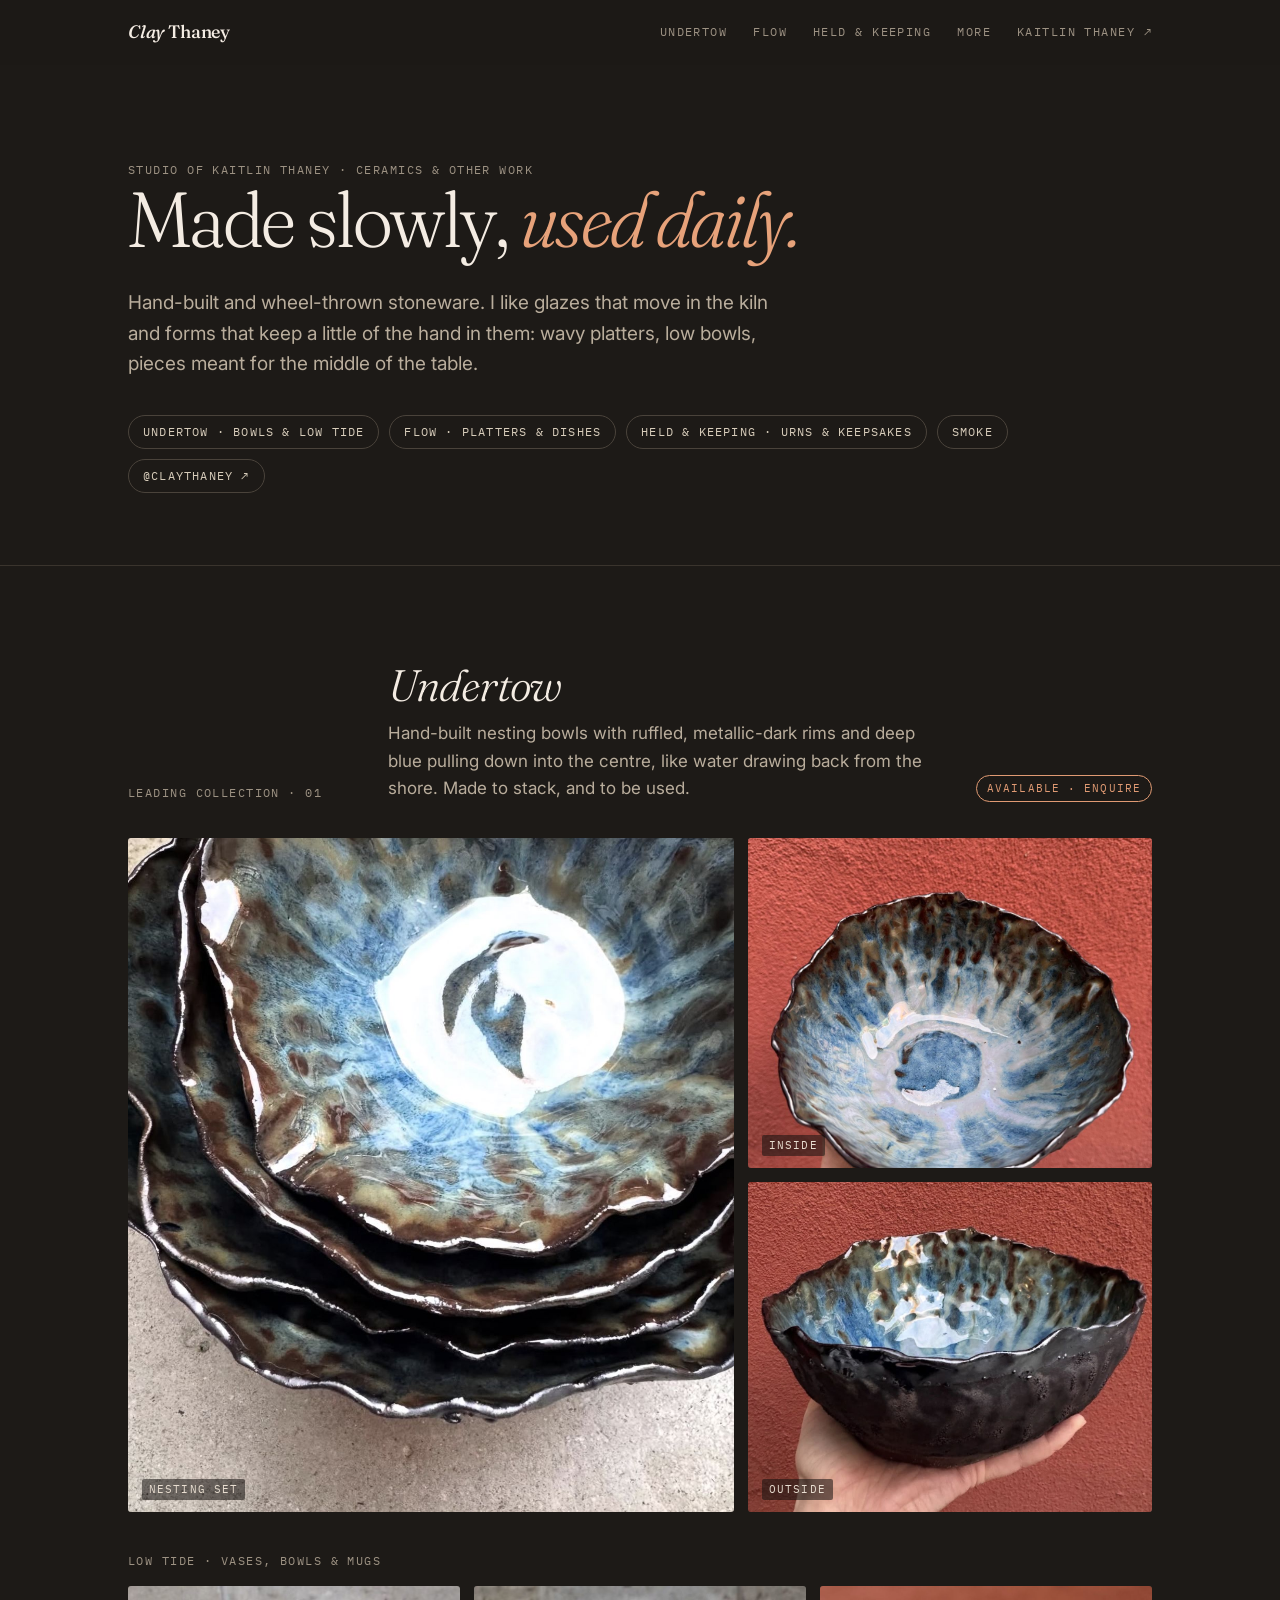
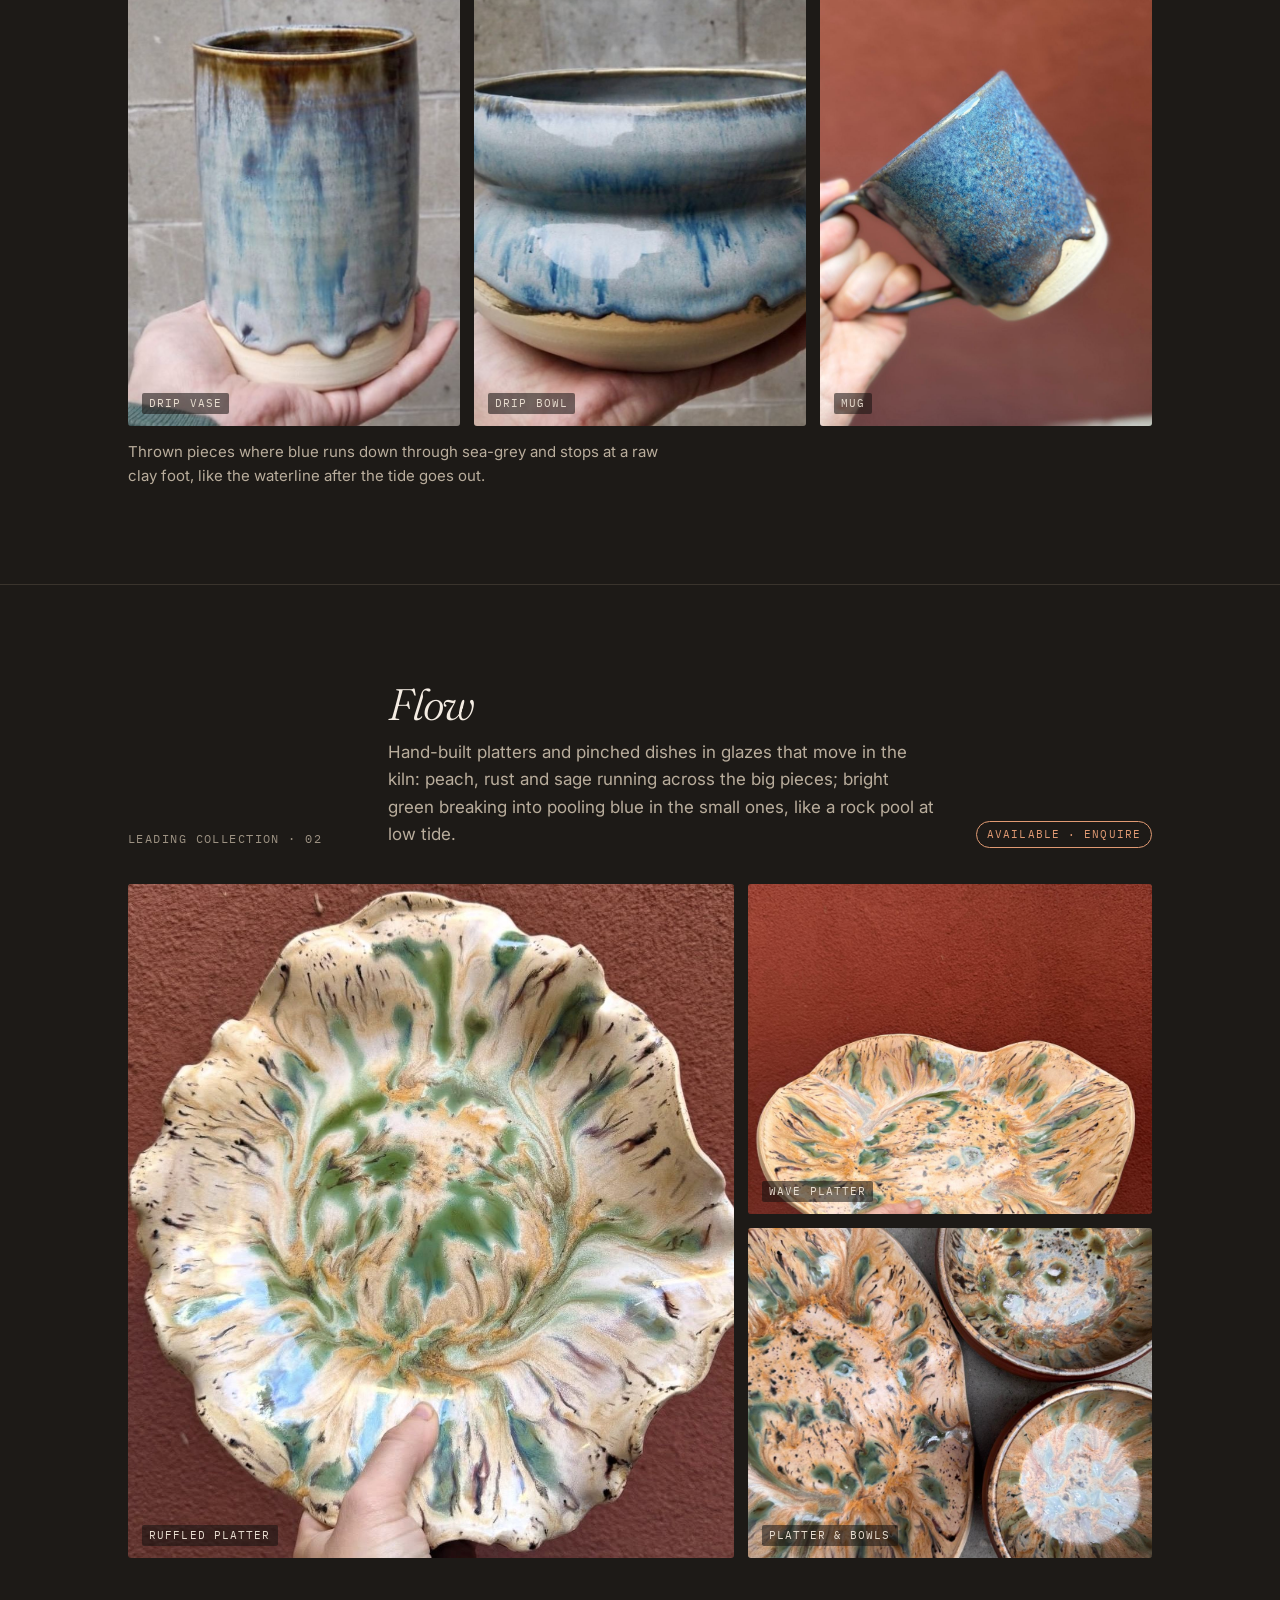
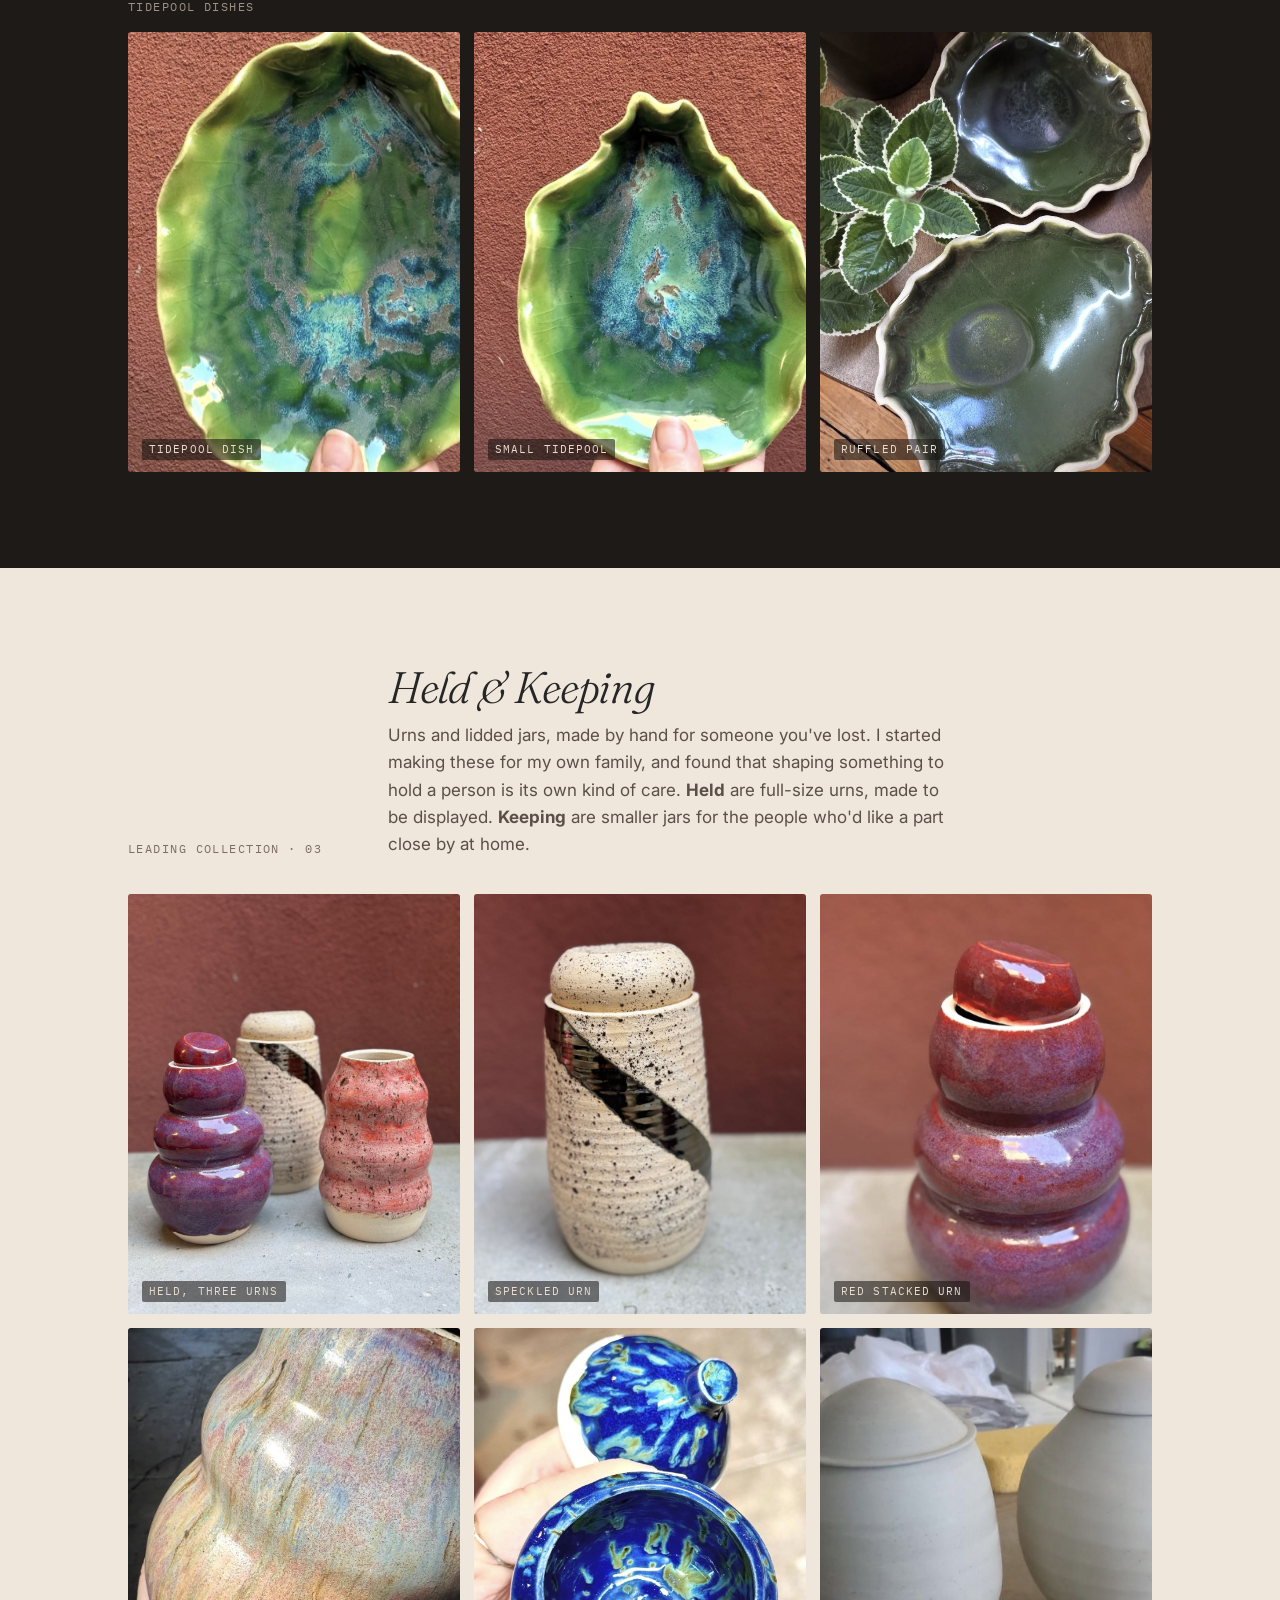
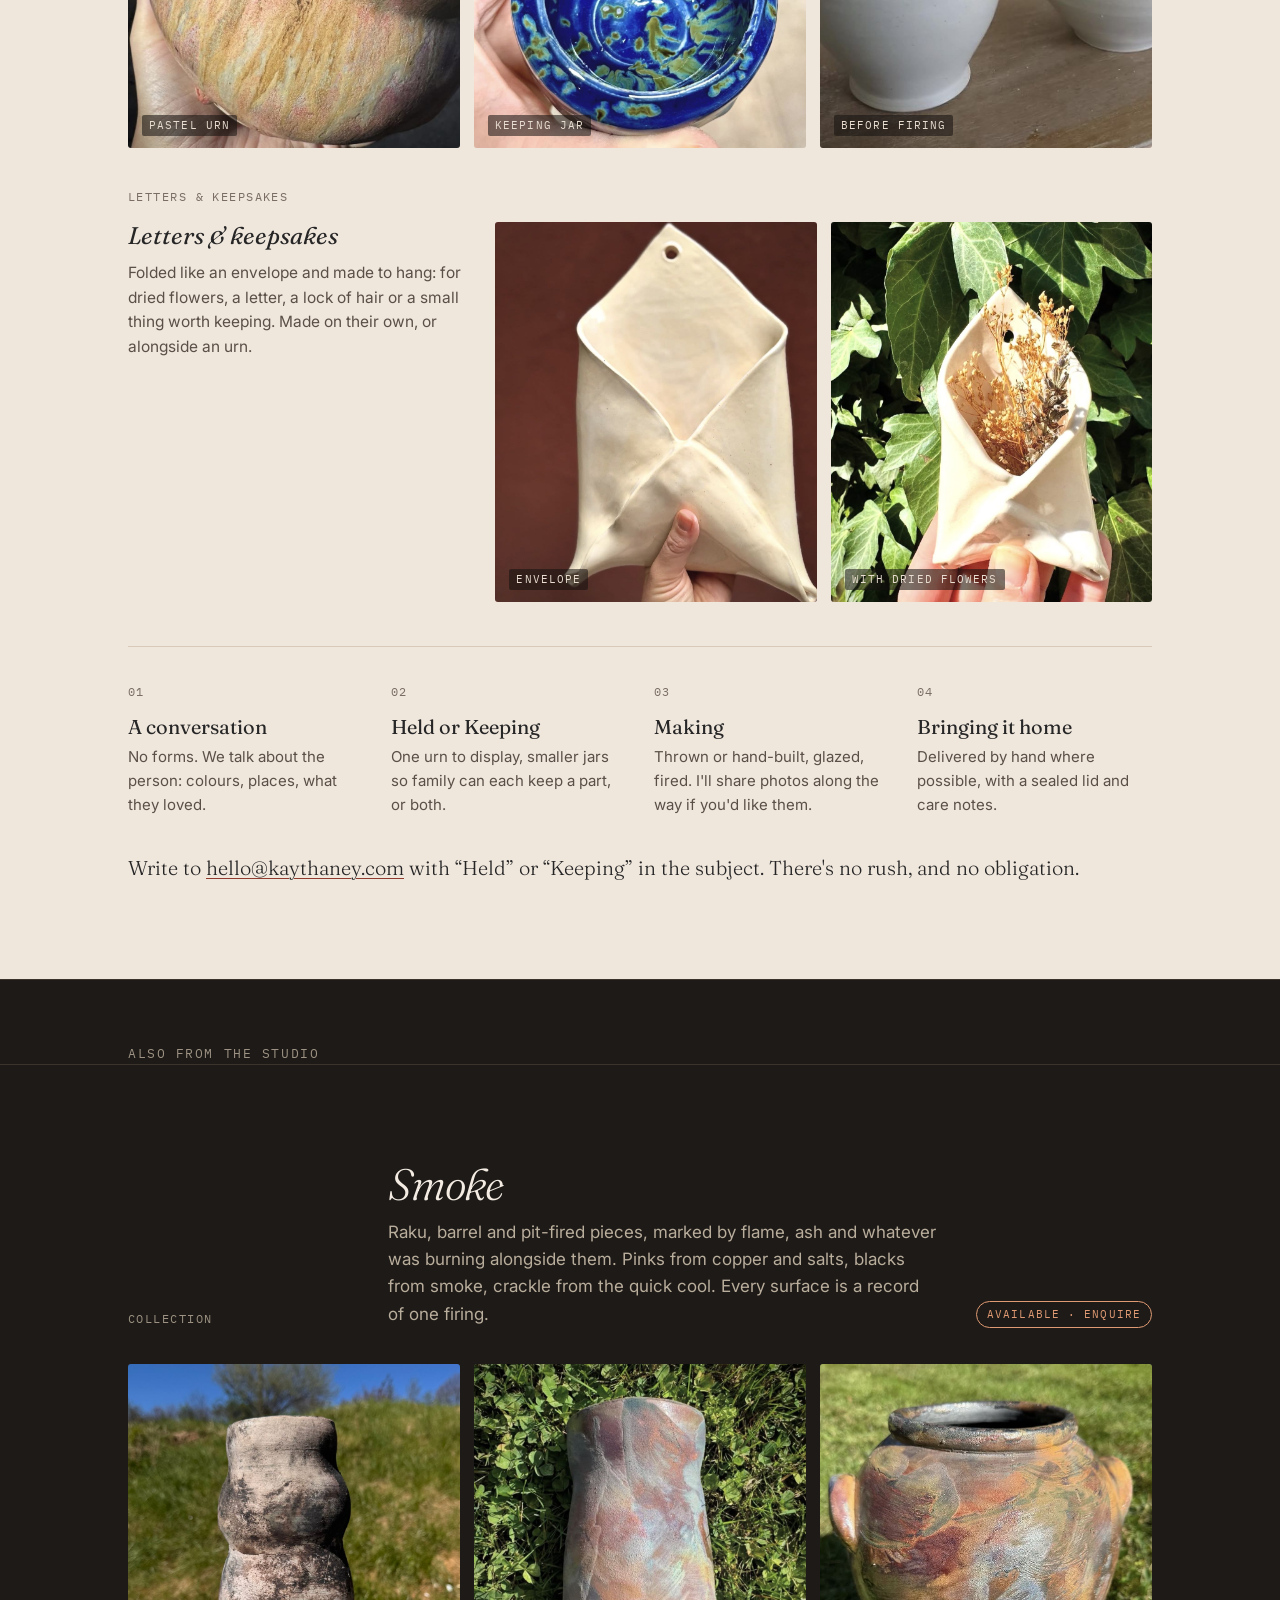
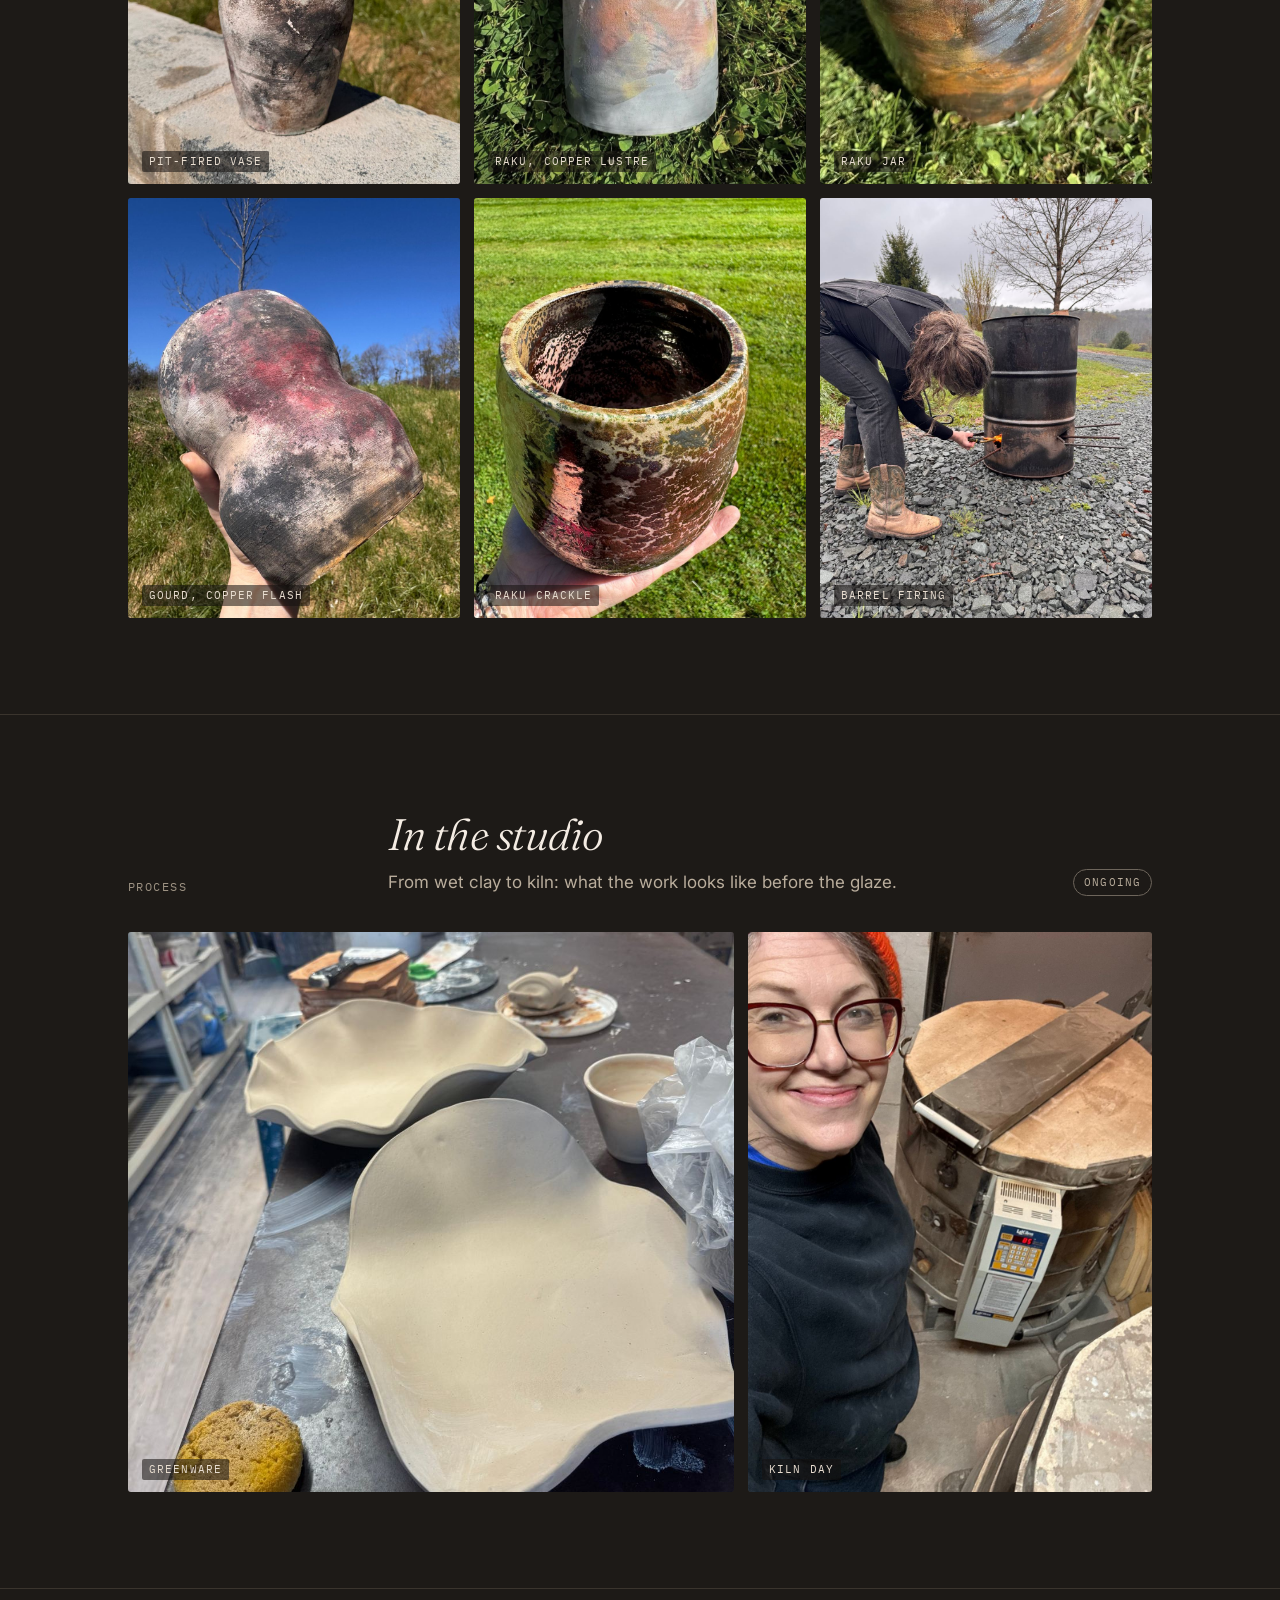
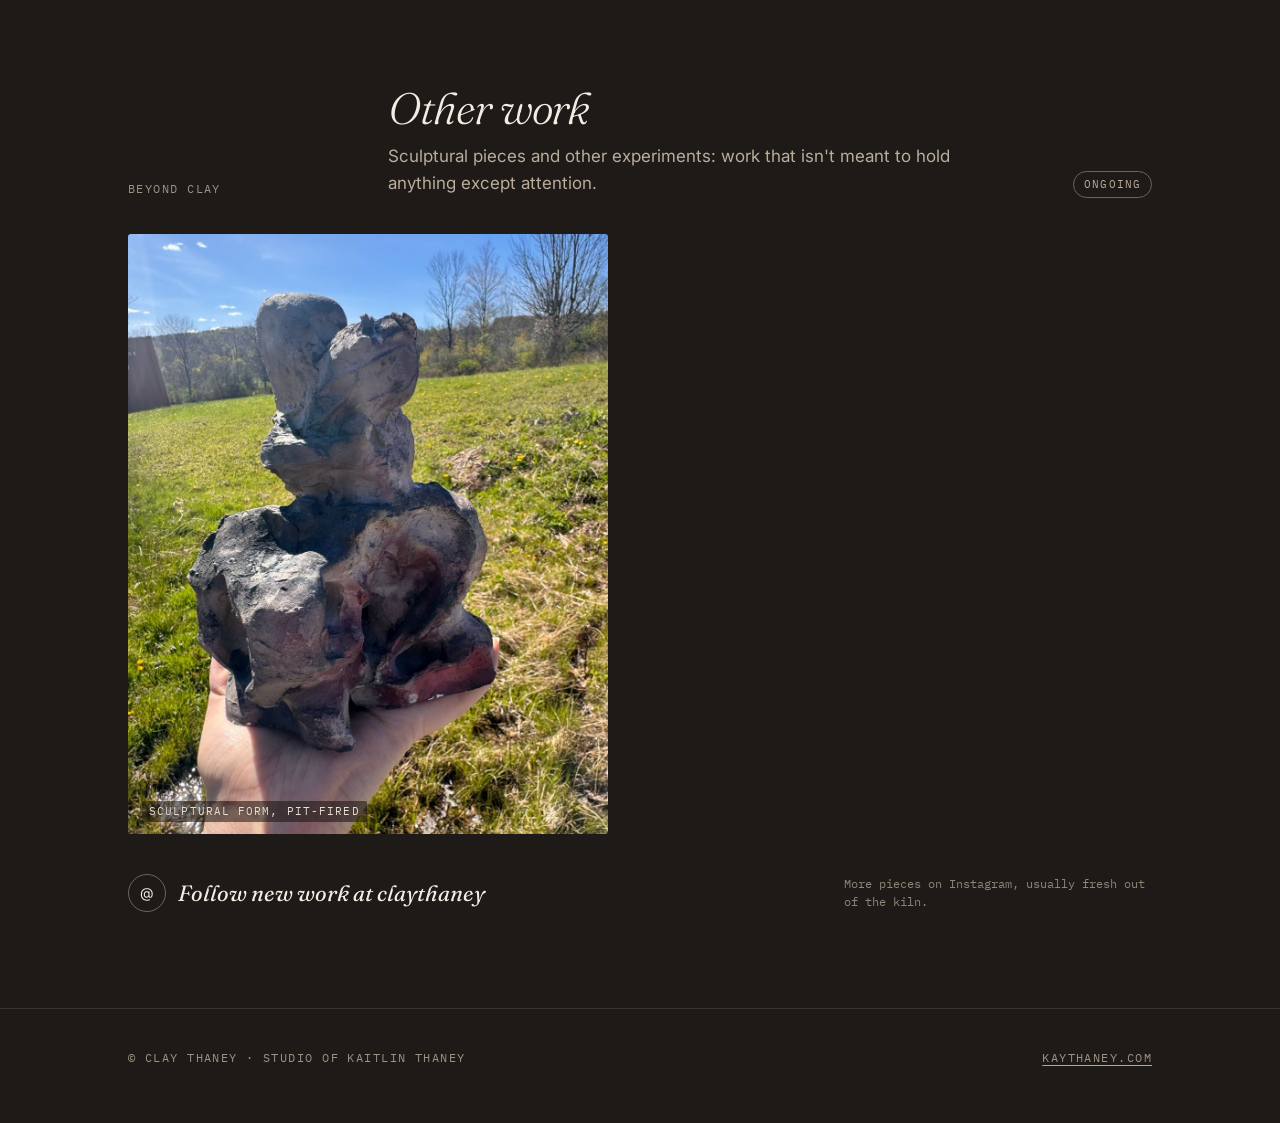
==== clay/index.html @ 0ac39a90 "Launch new kaythaney.com: work, writing and Clay Thaney ceramics Co-Authored-By: Claude Opus 5.5 <no" ====
<!DOCTYPE html>
<html lang="en">
<head>
<meta charset="utf-8">
<meta name="viewport" content="width=device-width, initial-scale=1">
<title>Clay Thaney — ceramics by Kaitlin Thaney</title>
<meta name="description" content="Clay Thaney: wheel-thrown stoneware by Kaitlin Thaney, released in small collections.">
<link rel="preconnect" href="https://fonts.googleapis.com">
<link rel="preconnect" href="https://fonts.gstatic.com" crossorigin>
<link href="https://fonts.googleapis.com/css2?family=Fraunces:ital,opsz,wght,SOFT@0,9..144,300..600,50;1,9..144,300..600,50&family=Inter:wght@400;500&family=IBM+Plex+Mono:wght@400&family=Gloock&display=swap" rel="stylesheet">
<link rel="stylesheet" href="../style.css">
</head>
<body class="clay-page">

<header><div class="wrap">
  <a class="mark" href="#top"><em>Clay</em> Thaney</a>
  <nav><a href="#undertow">Undertow</a><a href="#flow">Flow</a><a href="#keeping">Held &amp; Keeping</a><a href="#more">More</a><a href="../index.html">Kaitlin Thaney ↗</a></nav>
</div></header>

<main id="top">
  <div class="wrap hero">
    <p class="label">Studio of Kaitlin Thaney · ceramics &amp; other work</p>
    <h1>Made slowly, <em>used daily.</em></h1>
    <p class="lede">Hand-built and wheel-thrown stoneware. I like glazes that move in the kiln and forms that keep a little of the hand in them: wavy platters, low bowls, pieces meant for the middle of the table. <span class="draft">your words</span></p>
    <div class="chip-nav">
      <a href="#undertow">Undertow · bowls &amp; low tide</a><a href="#flow">Flow · platters &amp; dishes</a><a href="#keeping">Held &amp; Keeping · urns &amp; keepsakes</a><a href="#smoke">Smoke</a><a href="https://www.instagram.com/claythaney/">@claythaney ↗</a>
    </div>
  </div>

  <section id="undertow" class="featured"><div class="wrap">
    <div class="coll-head">
      <p class="label">Leading collection · 01</p>
      <div><h2>Undertow</h2><p>Hand-built nesting bowls with ruffled, metallic-dark rims and deep blue pulling down into the centre, like water drawing back from the shore. Made to stack, and to be used. <span class="draft">your words</span></p></div>
      <span class="status avail">Available · enquire</span>
    </div>
    <div class="gallery feat">
      <figure><img src="../img/nacre-stack.jpg" alt="Three ruffled nesting bowls stacked, deep blue inside with dark metallic rims"><figcaption>Nesting set</figcaption></figure>
      <figure><img src="../img/nacre-bowl.jpg" alt="Ruffled bowl with blue glaze radiating from the centre"><figcaption>Inside</figcaption></figure>
      <figure><img src="../img/nacre-side.jpg" alt="Ruffled bowl with a dark metallic exterior and bright blue interior"><figcaption>Outside</figcaption></figure>
    </div>
    <p class="sub label">Low tide · vases, bowls &amp; mugs</p>
    <div class="gallery g3">
      <figure><img src="../img/rain-vase.jpg" alt="Tall cylinder vase with blue and amber glaze running to a bare foot"><figcaption>Drip vase</figcaption></figure>
      <figure><img src="../img/rain-bowl.jpg" alt="Double-curved bowl in pale blue drip glaze"><figcaption>Drip bowl</figcaption></figure>
      <figure><img src="../img/rain-mug.jpg" alt="Mug in speckled blue glaze with a dark handle"><figcaption>Mug</figcaption></figure>
    </div>
    <p class="sub-note">Thrown pieces where blue runs down through sea-grey and stops at a raw clay foot, like the waterline after the tide goes out.</p>
  </div></section>

  <section id="flow" class="featured"><div class="wrap">
    <div class="coll-head">
      <p class="label">Leading collection · 02</p>
      <div><h2>Flow</h2><p>Hand-built platters and pinched dishes in glazes that move in the kiln: peach, rust and sage running across the big pieces; bright green breaking into pooling blue in the small ones, like a rock pool at low tide. <span class="draft">your words</span></p></div>
      <span class="status avail">Available · enquire</span>
    </div>
    <div class="gallery feat">
      <figure><img src="../img/flow-platter.jpg" alt="Large ruffled platter in flowing cream, green and rust glaze"><figcaption>Ruffled platter</figcaption></figure>
      <figure><img src="../img/platter-wall.jpg" alt="Wavy platter in peach and sage glaze"><figcaption>Wave platter</figcaption></figure>
      <figure><img src="../img/flow-set.jpg" alt="Platter and two bowls in flowing peach, rust and sage glaze"><figcaption>Platter &amp; bowls</figcaption></figure>
    </div>
    <p class="sub label">Tidepool dishes</p>
    <div class="gallery g3">
      <figure><img src="../img/leaf-dish.jpg" alt="Green leaf-shaped dish with pooled blue glaze"><figcaption>Tidepool dish</figcaption></figure>
      <figure><img src="../img/leaf-dish-2.jpg" alt="Smaller green tidepool dish with blue centre"><figcaption>Small tidepool</figcaption></figure>
      <figure><img src="../img/tidepool-ruffled.jpg" alt="Two ruffled dishes in deep green with pale edges"><figcaption>Ruffled pair</figcaption></figure>
    </div>
  </div></section>

  <section id="keeping" class="keeping"><div class="wrap">
    <div class="coll-head">
      <p class="label">Leading collection · 03</p>
      <div><h2>Held <em>&amp;</em> Keeping</h2><p>Urns and lidded jars, made by hand for someone you've lost. I started making these for my own family, and found that shaping something to hold a person is its own kind of care. <b>Held</b> are full-size urns, made to be displayed. <b>Keeping</b> are smaller jars for the people who'd like a part close by at home. <span class="draft">your words</span></p></div>
      <span></span>
    </div>
    <div class="gallery g6">
      <figure><img src="../img/urns-group.jpg" alt="Three handmade urns: a stacked red jar, a speckled lidded urn and a wavy pink vessel"><figcaption>Held, three urns</figcaption></figure>
      <figure><img src="../img/urn-speckled.jpg" alt="Speckled lidded urn with a dark glossy diagonal band"><figcaption>Speckled urn</figcaption></figure>
      <figure><img src="../img/urn-red.jpg" alt="Stacked lidded urn in deep red glaze"><figcaption>Red stacked urn</figcaption></figure>
      <figure><img src="../img/pastel-vase.jpg" alt="Undulating urn in speckled pastel glaze"><figcaption>Pastel urn</figcaption></figure>
      <figure><img src="../img/urn-blue-keepsake.jpg" alt="Small lidded keepsake jar in deep blue with green flecks, lid lifted"><figcaption>Keeping jar</figcaption></figure>
      <figure><img src="../img/urns-greenware.jpg" alt="Two thrown lidded urns, before firing"><figcaption>Before firing</figcaption></figure>
    </div>
    <p class="sub label">Letters &amp; keepsakes</p>
    <div class="keep-letters">
      <div><h3>Letters &amp; keepsakes</h3><p>Folded like an envelope and made to hang: for dried flowers, a letter, a lock of hair or a small thing worth keeping. Made on their own, or alongside an urn.</p></div>
      <figure><img src="../img/wall-pocket.jpg" alt="Cream envelope-shaped wall pocket"><figcaption>Envelope</figcaption></figure>
      <figure><img src="../img/wall-pocket-flowers.jpg" alt="Wall pocket holding dried flowers against ivy"><figcaption>With dried flowers</figcaption></figure>
    </div>
    <ol class="steps">
      <li><span class="label">01</span><h3>A conversation</h3><p>No forms. We talk about the person: colours, places, what they loved.</p></li>
      <li><span class="label">02</span><h3>Held or Keeping</h3><p>One urn to display, smaller jars so family can each keep a part, or both.</p></li>
      <li><span class="label">03</span><h3>Making</h3><p>Thrown or hand-built, glazed, fired. I'll share photos along the way if you'd like them.</p></li>
      <li><span class="label">04</span><h3>Bringing it home</h3><p>Delivered by hand where possible, with a sealed lid and care notes.</p></li>
    </ol>
    <p class="keep-contact">Write to <a href="mailto:hello@kaythaney.com">hello@kaythaney.com</a> with “Held” or “Keeping” in the subject. There's no rush, and no obligation. <span class="draft">timelines &amp; pricing</span></p>
  </div></section>

  <section id="more" class="more-head"><div class="wrap">
    <p class="label">Also from the studio</p>
  </div></section>


  <section id="smoke"><div class="wrap">
    <div class="coll-head">
      <p class="label">Collection</p>
      <div><h2>Smoke</h2><p>Raku, barrel and pit-fired pieces, marked by flame, ash and whatever was burning alongside them. Pinks from copper and salts, blacks from smoke, crackle from the quick cool. Every surface is a record of one firing. <span class="draft">your words</span></p></div>
      <span class="status avail">Available · enquire</span>
    </div>
    <div class="gallery g6">
      <figure><img src="../img/raku-double.jpg" alt="Double-bulged pit-fired vase with smoke markings on a stone wall"><figcaption>Pit-fired vase</figcaption></figure>
      <figure><img src="../img/raku-iridescent.jpg" alt="Tall raku vase with iridescent copper, pink and blue lustre lying in clover"><figcaption>Raku, copper lustre</figcaption></figure>
      <figure><img src="../img/raku-jar.jpg" alt="Handled raku jar in rust, blue and violet flashes"><figcaption>Raku jar</figcaption></figure>
      <figure><img src="../img/smoke-pink.jpg" alt="Gourd-shaped vessel with pink and black smoke clouds"><figcaption>Gourd, copper flash</figcaption></figure>
      <figure><img src="../img/raku-crackle.jpg" alt="Raku-glazed cup with crackle and metallic lustre"><figcaption>Raku crackle</figcaption></figure>
      <figure><img src="../img/barrel-firing.jpg" alt="Kaitlin lighting a barrel kiln outdoors"><figcaption>Barrel firing</figcaption></figure>
    </div>
  </div></section>

  <section id="studio"><div class="wrap">
    <div class="coll-head">
      <p class="label">Process</p>
      <div><h2>In the studio</h2><p>From wet clay to kiln: what the work looks like before the glaze.</p></div>
      <span class="status">Ongoing</span>
    </div>
    <div class="gallery g2">
      <figure><img src="../img/greenware.jpg" alt="Unfired wavy platters drying on a studio table"><figcaption>Greenware</figcaption></figure>
      <figure><img src="../img/kiln.jpg" alt="Kaitlin beside the electric kiln"><figcaption>Kiln day</figcaption></figure>
    </div>
  </div></section>

  <section id="other"><div class="wrap">
    <div class="coll-head">
      <p class="label">Beyond clay</p>
      <div><h2>Other work</h2><p>Sculptural pieces and other experiments: work that isn't meant to hold anything except attention. <span class="draft">your words</span></p></div>
      <span class="status">Ongoing</span>
    </div>
    <div class="gallery g1">
      <figure><img src="../img/smoke-sculpture.jpg" alt="Abstract hand-built sculpture, pit-fired in purples, greys and red"><figcaption>Sculptural form, pit-fired</figcaption></figure>
    </div>
    <div class="clay-foot">
      <a class="ig" href="https://www.instagram.com/claythaney/"><span class="dot">@</span>Follow new work at claythaney</a>
      <p class="note">More pieces on Instagram, usually fresh out of the kiln.</p>
    </div>
  </div></section>
</main>

<footer><div class="wrap">
  <p class="label">© Clay Thaney · studio of Kaitlin Thaney</p>
  <p class="label"><a href="../index.html">kaythaney.com</a></p>
</div></footer>

</body>
</html>
---- style.css ----
:root{
    --paper:#f3ede3; --paper-2:#ebe3d5; --ink:#211e1a; --muted:#6d655b;
    --clay:#a9532f; --slip:#7f907c; --line:#d8cdbb;
    --serif:"Fraunces", Georgia, serif; --sans:"Inter", system-ui, sans-serif; --mono:"IBM Plex Mono", ui-monospace, monospace;
  }
  *{box-sizing:border-box;margin:0;padding:0}
  html{scroll-behavior:smooth}
  body{background:var(--paper);color:var(--ink);font:400 17px/1.6 var(--sans);-webkit-font-smoothing:antialiased}
  a{color:inherit;text-decoration-color:var(--clay);text-underline-offset:3px;text-decoration-thickness:1px}
  a:hover{color:var(--clay)}
  .wrap{max-width:1080px;margin:0 auto;padding:0 28px}
  .label{font:400 12px/1.5 var(--mono);letter-spacing:.12em;text-transform:uppercase;color:var(--muted)}

  /* header */
  header{position:sticky;top:0;z-index:5;background:color-mix(in srgb,var(--paper) 88%,transparent);backdrop-filter:blur(8px);border-bottom:1px solid transparent}
  header .wrap{display:flex;justify-content:space-between;align-items:center;height:64px}
  .mark{font:500 18px/1 var(--serif);text-decoration:none;letter-spacing:-.01em}
  nav{display:flex;gap:26px}
  nav a{font:400 12px/1 var(--mono);letter-spacing:.12em;text-transform:uppercase;text-decoration:none;color:var(--muted)}
  nav a:hover{color:var(--ink)}

  /* hero */
  .hero{padding-top:96px;padding-bottom:72px}
  .hero h1{font:300 clamp(40px,6.4vw,78px)/1.04 var(--serif);font-variation-settings:"SOFT" 50;letter-spacing:-.025em;max-width:15ch}
  .hero h1 em{font-style:italic;color:var(--clay)}
  .hero p.lede{margin-top:28px;max-width:56ch;color:var(--muted);font-size:19px}

  .doors{display:grid;grid-template-columns:1fr 1fr;gap:20px;margin-top:64px}
  .door{display:block;text-decoration:none;padding:30px 30px 26px;border:1px solid var(--line);border-radius:4px;background:var(--paper);transition:background .25s,border-color .25s,transform .25s;position:relative;overflow:hidden}
  .door:hover{color:inherit;background:var(--paper-2);border-color:var(--ink);transform:translateY(-2px)}
  .door h2{font:400 32px/1.1 var(--serif);margin:14px 0 10px;letter-spacing:-.01em}
  .door p{color:var(--muted);max-width:34ch}
  .door .arrow{position:absolute;right:28px;top:28px;font:300 26px/1 var(--serif);transition:transform .25s}
  .door:hover .arrow{transform:translateX(4px)}
  .door.clay h2{font-style:italic}
  .door.clay .label{color:var(--clay)}

  /* sections */
  section{padding:96px 0;border-top:1px solid var(--line)}
  .sec-head{display:grid;grid-template-columns:220px 1fr;gap:40px;margin-bottom:56px}
  .sec-head h2{font:300 clamp(32px,4vw,48px)/1.1 var(--serif);letter-spacing:-.02em}
  .sec-head p{color:var(--muted);max-width:60ch;margin-top:16px;font-size:18px}

  .focus{display:grid;grid-template-columns:repeat(3,1fr);gap:1px;background:var(--line);border:1px solid var(--line);margin-bottom:72px}
  .focus div{background:var(--paper);padding:26px 24px 28px}
  .focus h3{font:400 21px/1.25 var(--serif);margin:12px 0 8px}
  .focus p{color:var(--muted);font-size:15.5px}

  .grid2{display:grid;grid-template-columns:220px 1fr;gap:40px}
  .roles{list-style:none}
  .roles li{display:grid;grid-template-columns:1fr 1.4fr;gap:32px;padding:22px 0;border-bottom:1px solid var(--line)}
  .roles li:first-child{border-top:1px solid var(--line)}
  .roles h4{font:400 20px/1.3 var(--serif)}
  .roles .role{font-size:14px;color:var(--muted);margin-top:4px}
  .roles p{font-size:15.5px;color:#3b362f}

  .talks{margin-top:72px}
  .talks .venues{font:300 clamp(22px,2.6vw,30px)/1.45 var(--serif);color:var(--muted)}
  .talks .venues b{font-weight:400;color:var(--ink)}
  .more{display:inline-block;margin-top:22px;font:400 12px/1 var(--mono);letter-spacing:.12em;text-transform:uppercase}

  /* clay */
  #clay{background:var(--ink);color:var(--paper);border-top:none}
  #clay .label{color:#b9ad9c}
  #clay .sec-head p{color:#b9ad9c}
  #clay .sec-head h2 em{color:#e09a73}
  #clay a{text-decoration-color:#e09a73}
  #clay a:hover{color:#e09a73}
  .gallery{display:grid;grid-template-columns:repeat(4,1fr);gap:14px}
  .gallery figure{aspect-ratio:4/5;background:#2c2823;border-radius:3px;display:flex;align-items:flex-end;justify-content:center;overflow:hidden;position:relative}
  .gallery figure:nth-child(2){background:#34302a}
  .gallery figure:nth-child(3){background:#29302b}
  .gallery figure:nth-child(4){background:#332a26}
  .gallery figure:nth-child(1),.gallery figure:nth-child(6){grid-column:span 2;aspect-ratio:auto}
  .gallery svg{width:62%;height:auto;margin-bottom:12%}
  .gallery figcaption{position:absolute;left:14px;bottom:12px;font:400 11px/1 var(--mono);letter-spacing:.1em;text-transform:uppercase;color:#8f8576}
  .clay-foot{display:flex;justify-content:space-between;align-items:center;gap:20px;margin-top:40px;flex-wrap:wrap}
  .ig{display:inline-flex;align-items:center;gap:12px;text-decoration:none;font:400 22px/1 var(--serif);font-style:italic}
  .ig span.dot{width:38px;height:38px;border:1px solid #6d655b;border-radius:50%;display:grid;place-items:center;font:400 14px var(--sans);font-style:normal}
  .note{font:400 12px/1.5 var(--mono);color:#8f8576;max-width:44ch}

  /* about + contact */
  .about p{font:300 clamp(21px,2.3vw,26px)/1.5 var(--serif);max-width:38ch}
  .about p + p{margin-top:20px;font:400 17px/1.65 var(--sans);color:var(--muted);max-width:60ch}
  .contact-list{list-style:none;display:grid;grid-template-columns:repeat(4,auto);justify-content:start;gap:40px}
  .contact-list a{font:400 20px/1.3 var(--serif)}
  footer{padding:40px 0 56px;border-top:1px solid var(--line)}
  footer .wrap{display:flex;justify-content:space-between;flex-wrap:wrap;gap:12px}

  .draft{border:1px dashed var(--clay);color:var(--clay);font:400 11px/1 var(--mono);letter-spacing:.08em;text-transform:uppercase;padding:4px 7px;border-radius:2px;vertical-align:middle;margin-left:8px;white-space:nowrap}

  @media (max-width:820px){
    nav{gap:16px}
    .doors,.focus{grid-template-columns:1fr}
    .sec-head,.grid2{grid-template-columns:1fr;gap:14px}
    .roles li{grid-template-columns:1fr;gap:8px}
    .gallery{grid-template-columns:1fr 1fr}
    .gallery figure:nth-child(1),.gallery figure:nth-child(6){grid-column:span 2;aspect-ratio:16/10}
    .contact-list{grid-template-columns:1fr 1fr;gap:20px}
    .hero{padding-top:64px;padding-bottom:48px}
    section{padding:72px 0}
  }
  @media (max-width:480px){ nav a:nth-child(3){display:none} }

  /* ---- v2 additions ---- */
  /* Newsletter brand: swap these two values for The Open Stack / IOI colours */
  :root{ --brand:#1f3b4d; --brand-ink:#f3ede3; --brand-accent:#e3b448; }

  .hero-grid{display:grid;grid-template-columns:1fr 260px;gap:56px;align-items:end}
  .portrait{aspect-ratio:4/5;border-radius:3px;background:linear-gradient(160deg,#d9cdb9,#c4b49b);display:grid;place-items:center;text-align:center;color:#6d655b;font:400 11px/1.5 var(--mono);letter-spacing:.1em;text-transform:uppercase;padding:20px}

  .stack{background:var(--brand);color:var(--brand-ink);border-radius:4px;padding:44px 44px 40px;display:grid;grid-template-columns:1.3fr 1fr;gap:40px;align-items:center;margin-top:72px}
  .stack .label{color:color-mix(in srgb,var(--brand-ink) 70%,transparent)}
  .stack h3{font:400 40px/1.05 var(--serif);letter-spacing:-.02em;margin:12px 0 14px}
  .stack h3 span{color:var(--brand-accent)}
  .stack p{color:color-mix(in srgb,var(--brand-ink) 82%,transparent);max-width:46ch}
  .btn{display:inline-block;padding:13px 20px;border-radius:2px;font:400 12px/1 var(--mono);letter-spacing:.12em;text-transform:uppercase;text-decoration:none;border:1px solid currentColor}
  .stack .btn{background:var(--brand-accent);color:var(--brand);border-color:var(--brand-accent);justify-self:start}
  .stack .btn:hover{filter:brightness(1.08);color:var(--brand)}
  .stack .writing{list-style:none;border-left:1px solid color-mix(in srgb,var(--brand-ink) 25%,transparent);padding-left:28px}
  .stack .writing li{padding:9px 0;font:400 17px/1.35 var(--serif)}
  .stack .writing li small{display:block;font:400 11px/1.6 var(--mono);letter-spacing:.1em;text-transform:uppercase;opacity:.65;margin-top:3px}
  .stack a{text-decoration-color:var(--brand-accent)}
  .stack a:hover{color:var(--brand-accent)}

  .talklist{list-style:none}
  .talklist li{display:grid;grid-template-columns:1fr auto;gap:24px;padding:16px 0;border-bottom:1px solid var(--line);align-items:baseline}
  .talklist li:first-child{border-top:1px solid var(--line)}
  .talklist b{font:400 20px/1.3 var(--serif)}
  .talklist span{display:block;font-size:14.5px;color:var(--muted);margin-top:2px}
  .talklist em{font:400 12px/1 var(--mono);font-style:normal;color:var(--muted);letter-spacing:.08em}

  .boards{margin-top:28px;color:var(--muted);font-size:15.5px;max-width:70ch}
  .boards b{color:var(--ink);font-weight:500}

  .asks{display:grid;grid-template-columns:repeat(4,1fr);gap:1px;background:var(--line);border:1px solid var(--line);margin-bottom:48px}
  .asks div{background:var(--paper);padding:22px 20px 24px}
  .asks h3{font:400 19px/1.25 var(--serif);margin:10px 0 6px}
  .asks p{font-size:14.5px;color:var(--muted)}

  .clay-teaser{display:grid;grid-template-columns:1fr 1fr 1fr;gap:14px}
  .collection{display:block;text-decoration:none;color:inherit}
  .collection .swatch{aspect-ratio:4/5;border-radius:3px;display:flex;align-items:flex-end;justify-content:center;overflow:hidden}
  .collection .swatch svg{width:60%;margin-bottom:14%}
  .collection h3{font:400 22px/1.2 var(--serif);font-style:italic;margin:14px 0 4px}
  .collection p{font-size:14.5px;color:#b9ad9c}
  .collection:hover h3{color:#e09a73}

  /* clay page */
  body.clay-page{background:#1d1a17;color:var(--paper)}
  body.clay-page header{background:color-mix(in srgb,#1d1a17 88%,transparent)}
  body.clay-page nav a{color:#9d9283}
  body.clay-page nav a:hover,body.clay-page nav a.on{color:var(--paper)}
  body.clay-page .label{color:#9d9283}
  body.clay-page .hero h1 em{color:#e09a73}
  body.clay-page .hero p.lede{color:#b9ad9c}
  body.clay-page section{border-top:1px solid #3a342d}
  body.clay-page a{text-decoration-color:#e09a73}
  body.clay-page a:hover{color:#e09a73}
  body.clay-page footer{border-top:1px solid #3a342d}
  .coll-head{display:grid;grid-template-columns:220px 1fr auto;gap:40px;align-items:end;margin-bottom:36px}
  .coll-head h2{font:300 44px/1.05 var(--serif);font-style:italic;letter-spacing:-.02em}
  .coll-head p{color:#b9ad9c;max-width:52ch;margin-top:12px}
  .status{font:400 11px/1 var(--mono);letter-spacing:.1em;text-transform:uppercase;padding:7px 10px;border:1px solid #6d655b;border-radius:20px;color:#b9ad9c;white-space:nowrap}
  .status.avail{border-color:#e09a73;color:#e09a73}
  .backlink{font:400 12px/1 var(--mono);letter-spacing:.12em;text-transform:uppercase;text-decoration:none;color:#9d9283}
  .chip-nav{display:flex;gap:10px;flex-wrap:wrap;margin-top:36px}
  .chip-nav a{font:400 12px/1 var(--mono);letter-spacing:.1em;text-transform:uppercase;text-decoration:none;padding:10px 14px;border:1px solid #4a433b;border-radius:20px;color:#d8cdbb}
  .chip-nav a:hover{border-color:#e09a73}

  @media (max-width:820px){
    .hero-grid,.stack{grid-template-columns:1fr}
    .portrait{max-width:200px}
    .stack .writing{border-left:none;padding-left:0;border-top:1px solid color-mix(in srgb,var(--brand-ink) 25%,transparent);padding-top:16px}
    .asks{grid-template-columns:1fr 1fr}
    .clay-teaser{grid-template-columns:1fr}
    .coll-head{grid-template-columns:1fr;gap:12px}
    .talklist li{grid-template-columns:1fr}
  }
  .talklist span.draft{display:inline-block;margin-top:0}
  .clay-page .gallery figure{aspect-ratio:auto!important;height:340px}
  .clay-page .gallery svg{width:auto;max-width:70%;height:58%;margin-bottom:14%}
  @media (max-width:820px){ .clay-page .gallery figure{height:240px} }

  /* ---- v3: palette A (terracotta wall), photos, Open Stack ---- */
  :root{
    --paper:#f4ece3; --paper-2:#ece1d4; --ink:#262626; --muted:#6e625a;
    --clay:#8f3b2d; --slip:#5f7d5b; --line:#dccdbd; --glaze:#eeceae;
    --brand:#0d0d0d; --brand-ink:#ffffff; --brand-accent:#ffde17;
    --display:"Gloock", Georgia, serif;
  }
  #clay{background:#211c19}
  #clay .sec-head h2 em,body.clay-page .hero h1 em{color:#e7a27a}
  .hero h1.name{font-weight:300;max-width:none}
  .hero .intro{font:300 clamp(22px,2.6vw,30px)/1.4 var(--serif);color:var(--ink);max-width:30ch;margin-top:22px}
  .hero .intro em{color:var(--clay)}
  .portrait{padding:0;overflow:hidden;background:var(--paper-2)}
  .portrait img{width:100%;height:100%;object-fit:cover;object-position:50% 30%;display:block}
  .stack h3{font-family:var(--display);font-weight:400}
  .stack .btn.ghost{background:transparent;color:var(--brand-ink);border-color:color-mix(in srgb,var(--brand-ink) 40%,transparent);margin-left:8px}
  .stack .btn.ghost:hover{color:var(--brand-accent);border-color:var(--brand-accent)}
  .photo{border-radius:3px;overflow:hidden;background:#2c2622}
  .photo img{width:100%;height:100%;object-fit:cover;display:block;transition:transform .6s}
  .collection .photo{aspect-ratio:4/5}
  .collection:hover .photo img{transform:scale(1.03)}
  .gallery figure img{width:100%;height:100%;object-fit:cover;position:absolute;inset:0}
  .gallery figure figcaption{z-index:1;background:rgba(20,17,15,.55);padding:5px 7px;border-radius:2px;color:#e8ddd0}

  /* Open Stack archive page */
  body.stack-page{background:#0d0d0d;color:#fff}
  body.stack-page header{background:rgba(13,13,13,.9)}
  body.stack-page nav a,body.stack-page .label{color:#a8a8a8}
  body.stack-page nav a:hover{color:#ffde17}
  body.stack-page a{text-decoration-color:#ffde17}
  body.stack-page a:hover{color:#ffde17}
  body.stack-page .hero h1{font-family:var(--display);font-weight:400}
  body.stack-page .hero h1 span{color:#ffde17}
  body.stack-page .hero p.lede{color:#cfcfcf}
  body.stack-page section,body.stack-page footer{border-top:1px solid #2a2a2a}
  .issues{list-style:none}
  .issues li{display:grid;grid-template-columns:110px 1fr auto;gap:28px;padding:22px 0;border-bottom:1px solid #2a2a2a;align-items:baseline}
  .issues .no{font:400 12px var(--mono);letter-spacing:.1em;color:#ffde17}
  .issues h3{font:400 24px/1.25 var(--display)}
  .issues p{color:#a8a8a8;font-size:15px;margin-top:6px;max-width:62ch}
  .issues time{font:400 12px var(--mono);color:#a8a8a8;letter-spacing:.08em}
  .tagrow{display:flex;gap:8px;margin-top:10px}
  .tagrow span{font:400 11px var(--mono);letter-spacing:.08em;padding:4px 8px;border-radius:2px;color:#0d0d0d}
  @media (max-width:820px){ .issues li{grid-template-columns:1fr;gap:6px} }
  .clay-page .gallery.g1{grid-template-columns:1fr}
  .clay-page .gallery.g1 figure{height:620px;grid-column:auto!important}
  .clay-page .gallery.g2{grid-template-columns:3fr 2fr}
  .clay-page .gallery.g2 figure{height:560px;grid-column:auto!important}
  .clay-page .gallery.g1 figure img{object-position:50% 45%}
  @media (max-width:820px){ .clay-page .gallery.g1 figure,.clay-page .gallery.g2 figure{height:420px} .clay-page .gallery.g2{grid-template-columns:1fr} }
  .sec-head p.label{font-size:12px;margin-top:10px;max-width:none}
  .clay-page .gallery.g3{grid-template-columns:1fr 1fr 1fr}
  .clay-page .gallery.g3 figure{height:440px;grid-column:auto!important}
  /* Keeping: calmer, lighter section */
  .keeping{background:#efe6dc;color:#262626;border-top:none!important}
  .keeping .label{color:#7a6e64!important}
  .keeping .coll-head h2{color:#262626}
  .keeping .coll-head p{color:#5b5048}
  .keeping a{text-decoration-color:#8f3b2d!important}
  .keeping a:hover{color:#8f3b2d!important}
  .keeping .gallery figure{background:#e3d8cb}
  .steps{list-style:none;display:grid;grid-template-columns:repeat(4,1fr);gap:28px;margin-top:44px;padding-top:30px;border-top:1px solid #d8cabb}
  .steps h3{font:400 20px/1.25 var(--serif);margin:10px 0 6px}
  .steps p{font-size:15px;color:#5b5048}
  .keep-contact{margin-top:36px;font:300 20px/1.5 var(--serif);color:#262626}
  @media (max-width:820px){ .clay-page .gallery.g3{grid-template-columns:1fr} .clay-page .gallery.g3 figure{height:380px} .steps{grid-template-columns:1fr 1fr} }
  /* v6: softer Open Stack band + home Held & Keeping */
  :root{--brand:#262626}
  .stack a{text-decoration-color:#ffbea1}
  .stack .writing a:hover{color:#ffbea1}
  .stack .writing li small{color:#ffbea1;opacity:.85}
  body.stack-page{background:#262626}
  body.stack-page header{background:rgba(38,38,38,.92)}
  body.stack-page section,body.stack-page footer{border-top-color:#3a3a3a}
  .issues li{border-bottom-color:#3a3a3a}
  .home-keeping{padding:96px 0}
  .home-keeping .sec-head h2 em{color:#8f3b2d}
  .home-keeping .sec-head p{color:#5b5048}
  .keep-grid{display:grid;grid-template-columns:1.25fr 1fr 1fr;gap:20px;align-items:end}
  .keep-grid .photo{aspect-ratio:4/5;margin:0}
  .keep-grid .photo:first-child{aspect-ratio:9/8}
  .keep-text p{font-size:16px;color:#3f3731;margin-bottom:10px}
  .keep-text b{font:400 21px var(--serif);color:#262626;margin-right:4px}
  @media (max-width:820px){ .keep-grid{grid-template-columns:1fr 1fr} .keep-text{grid-column:span 2} }
  .home-keeping{background:#ebe0d3}
  /* v7: warmer IOI yellow + smoke gallery */
  :root{--brand-accent:#fce59d}
  body.stack-page .hero h1 span,.issues .no{color:#fce59d}
  body.stack-page a{text-decoration-color:#fce59d}
  body.stack-page a:hover,body.stack-page nav a:hover{color:#fce59d}
  .clay-page .gallery.g6{grid-template-columns:repeat(3,1fr)}
  .clay-page .gallery.g6 figure{height:420px;grid-column:auto!important}
  .clay-page .gallery.g1 figure img[src*="sculpture"]{object-position:50% 40%}
  @media (max-width:820px){ .clay-page .gallery.g6{grid-template-columns:1fr 1fr} .clay-page .gallery.g6 figure{height:300px} }
  .clay-page #other .gallery.g1{grid-template-columns:minmax(0,480px)} .clay-page #other .gallery.g1 figure{height:600px}
  .keep-grid .photo:first-child{aspect-ratio:4/5}
  #rain .gallery.g6{grid-template-columns:repeat(3,1fr)}
  #rain .gallery.g6 figure{height:420px}
  /* v10 */
  .keep-row{display:grid;grid-template-columns:repeat(3,1fr);gap:20px}
  .keep-row .photo{margin:0;aspect-ratio:auto;height:420px}
  .keep-row .photo img{object-position:50% 55%}
  .home-keeping .keep-text{display:grid;grid-template-columns:1fr 1fr auto;gap:32px;align-items:baseline;margin-top:28px}
  .home-keeping .keep-text p{margin:0!important}
  .clay-page .gallery.feat{grid-template-columns:1.5fr 1fr;grid-template-rows:330px 330px}
  .clay-page .gallery.feat figure{height:auto;grid-column:auto!important}
  .clay-page .gallery.feat figure:first-child{grid-row:span 2}
  @media (max-width:820px){ .keep-row{grid-template-columns:1fr 1fr} .keep-row .photo{height:280px} .keep-row .photo:first-child{grid-column:span 2} .home-keeping .keep-text{grid-template-columns:1fr} .clay-page .gallery.feat{grid-template-columns:1fr;grid-template-rows:none} .clay-page .gallery.feat figure{height:340px} }
  .clay-page .sub{margin:40px 0 16px}
  .keep-letters{display:grid;grid-template-columns:1.1fr 1fr 1fr;gap:14px;align-items:stretch}
  .keep-letters figure{margin:0;height:380px;border-radius:3px;overflow:hidden;position:relative;background:#e3d8cb}
  .keep-letters figure img{width:100%;height:100%;object-fit:cover;position:absolute;inset:0}
  .keep-letters figcaption{position:absolute;left:14px;bottom:12px;z-index:1;font:400 11px/1 var(--mono);letter-spacing:.1em;text-transform:uppercase;background:rgba(20,17,15,.55);padding:5px 7px;border-radius:2px;color:#e8ddd0}
  .keep-letters h3{font:400 24px/1.2 var(--serif);font-style:italic;margin-bottom:10px}
  .keep-letters p{font-size:15.5px;color:#5b5048;max-width:36ch}
  .more-head{padding:64px 0 0!important}
  .more-head .label{font-size:13px}
  @media (max-width:820px){ .keep-letters{grid-template-columns:1fr 1fr} .keep-letters>div{grid-column:span 2} .keep-letters figure{height:280px} }
  .clay-page .sub-note{color:#b9ad9c;font-size:15px;max-width:60ch;margin-top:14px}
  .draft{display:none!important}
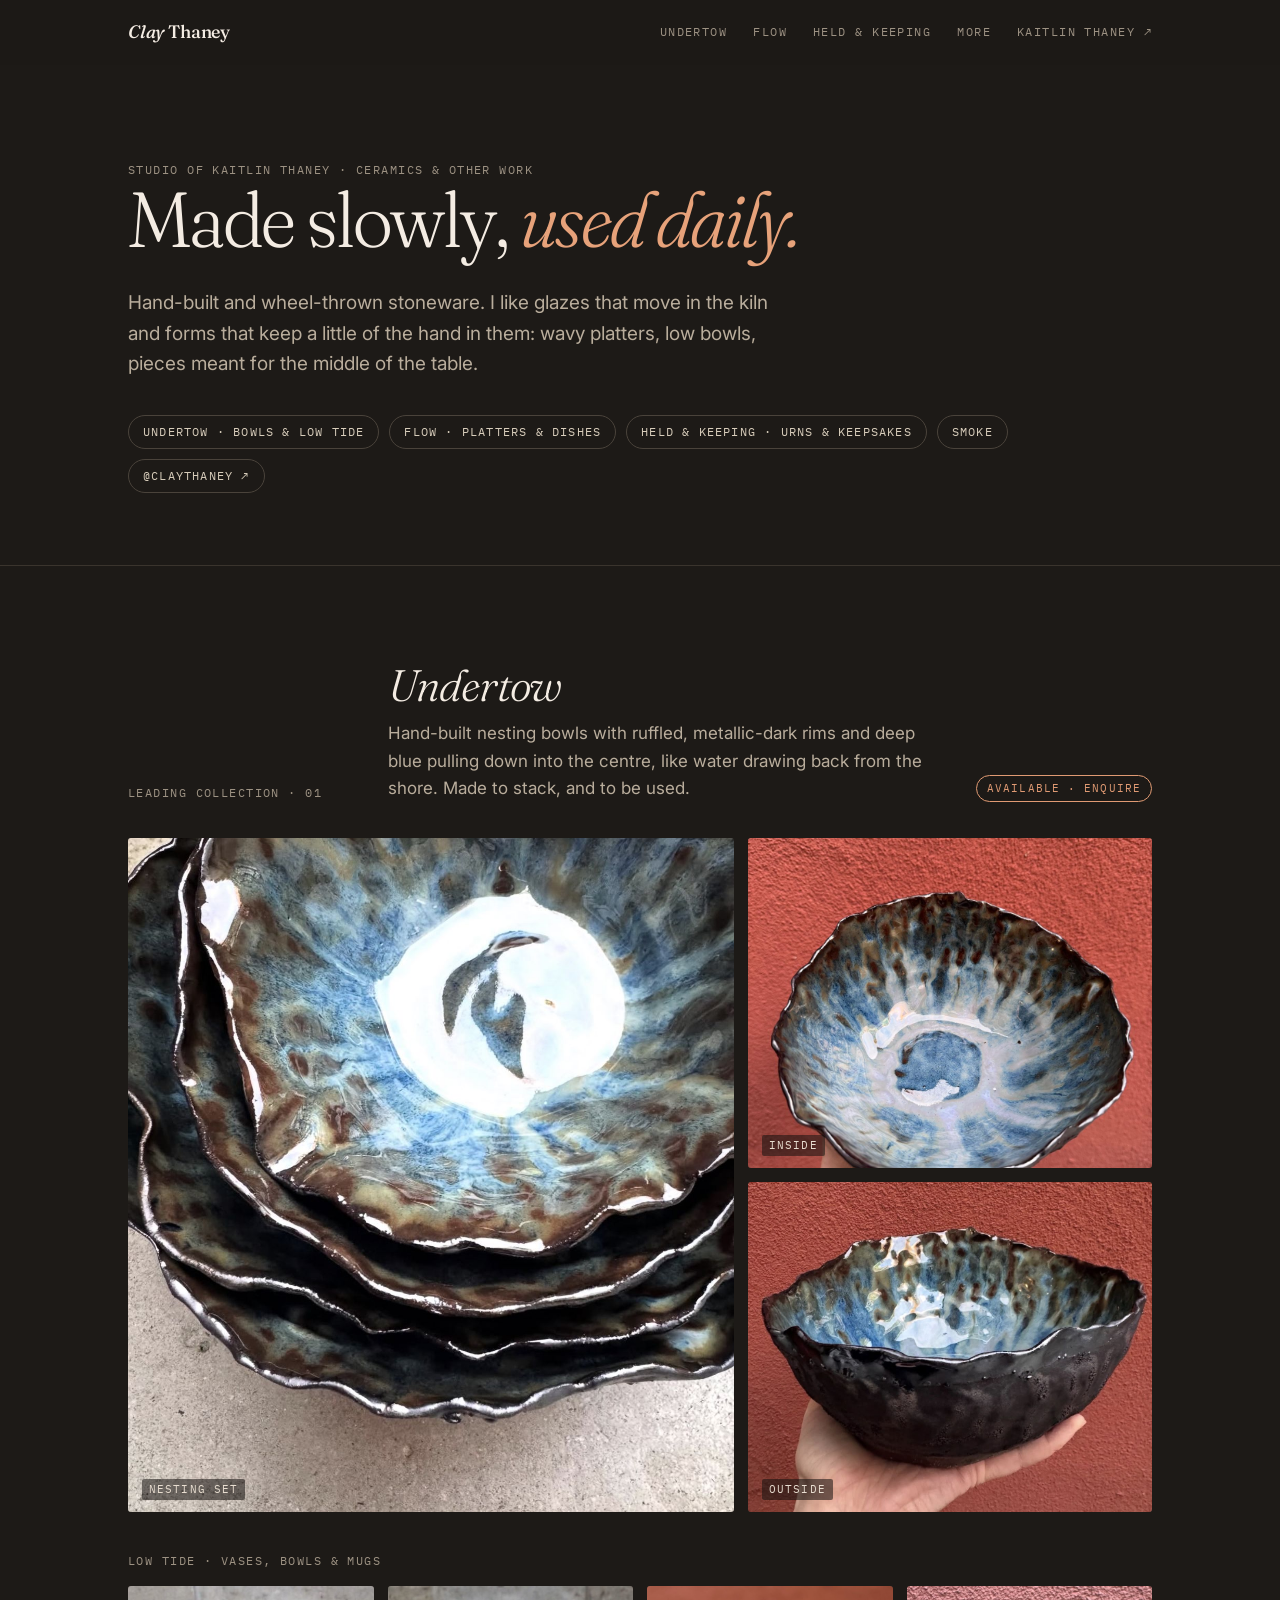
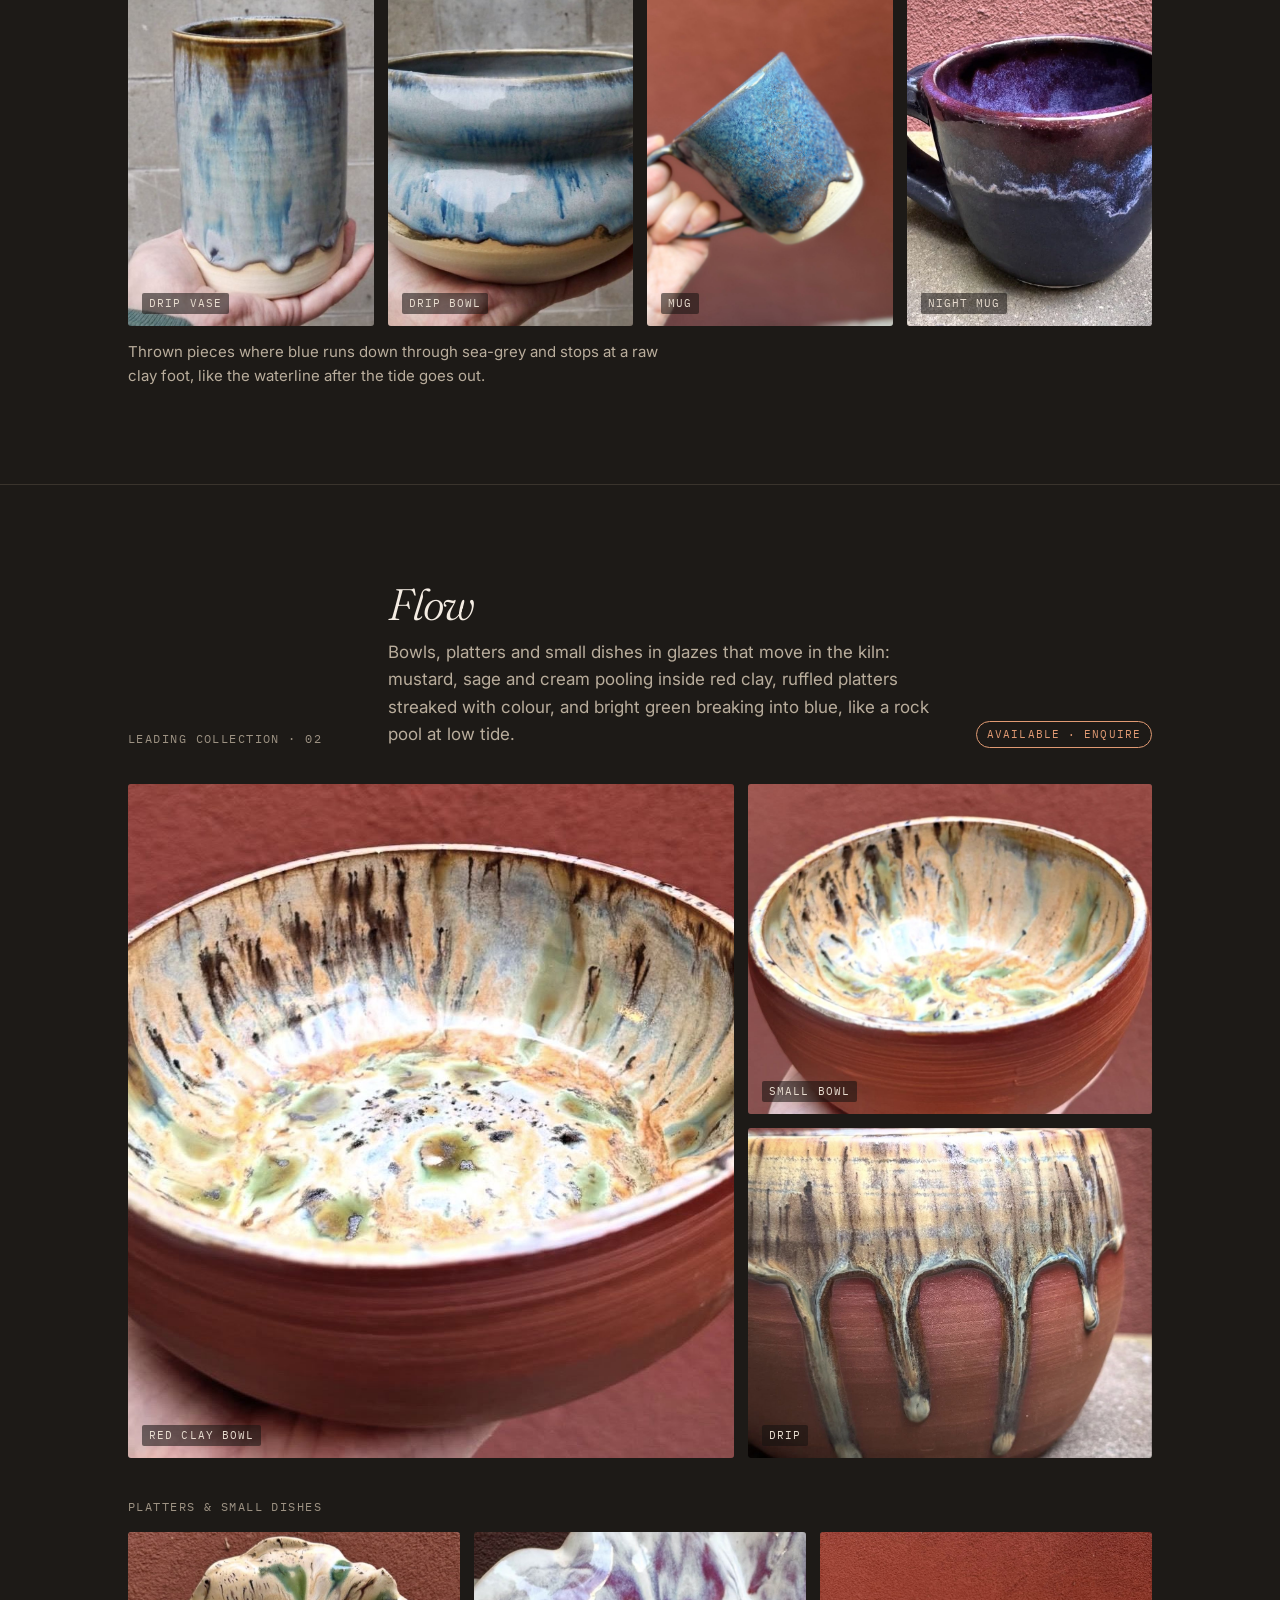
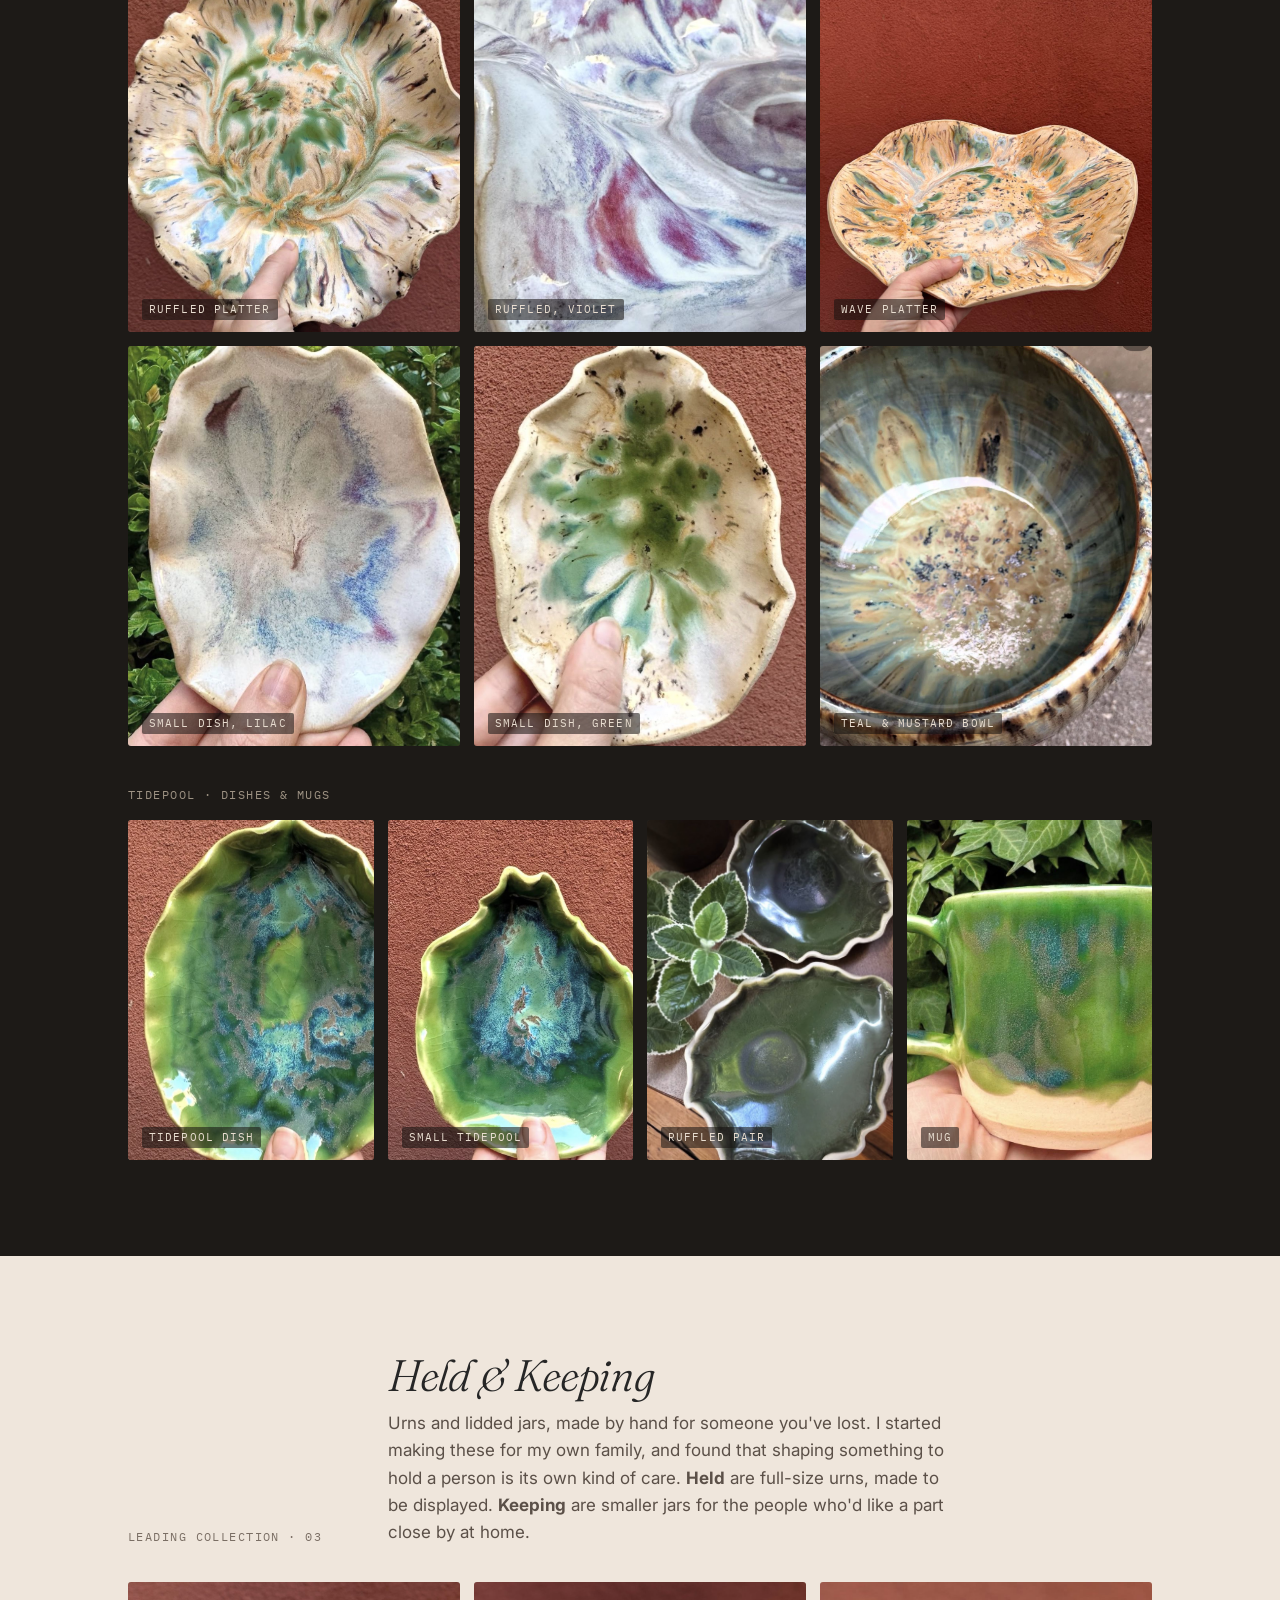
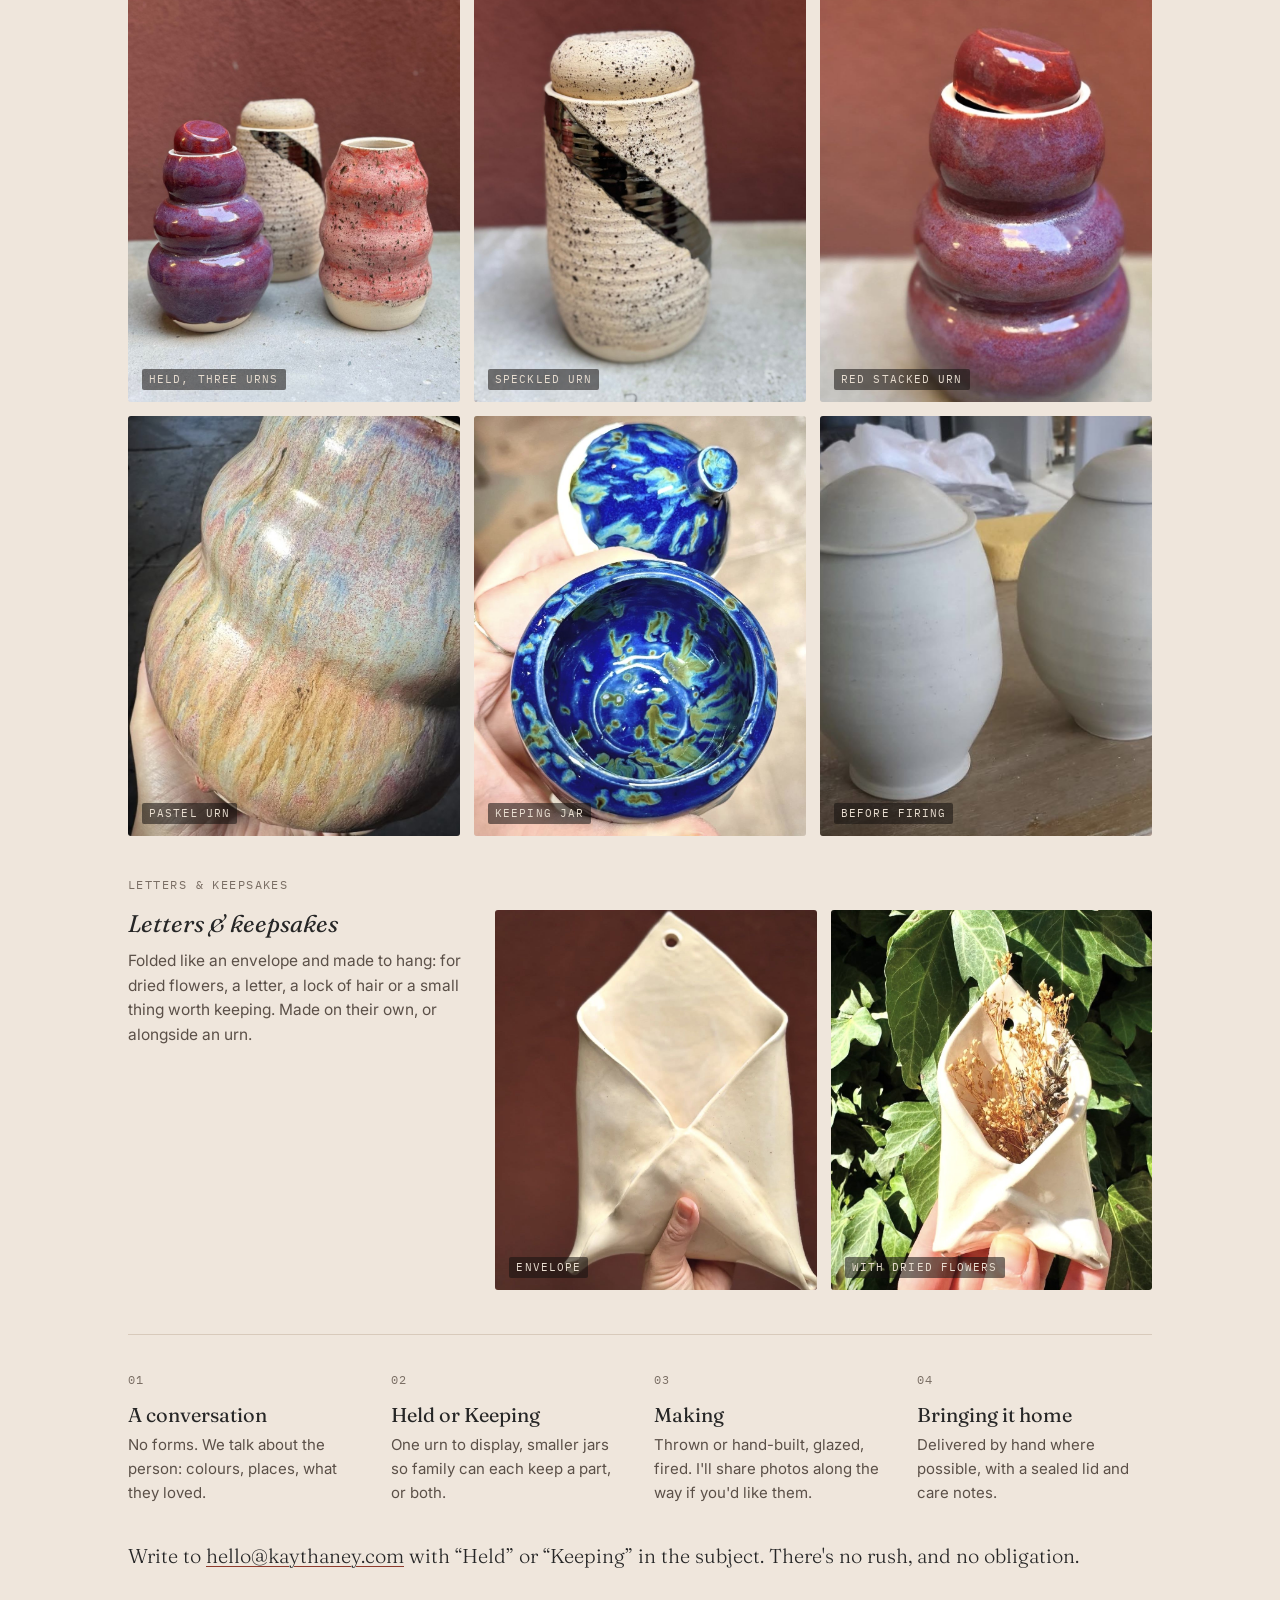
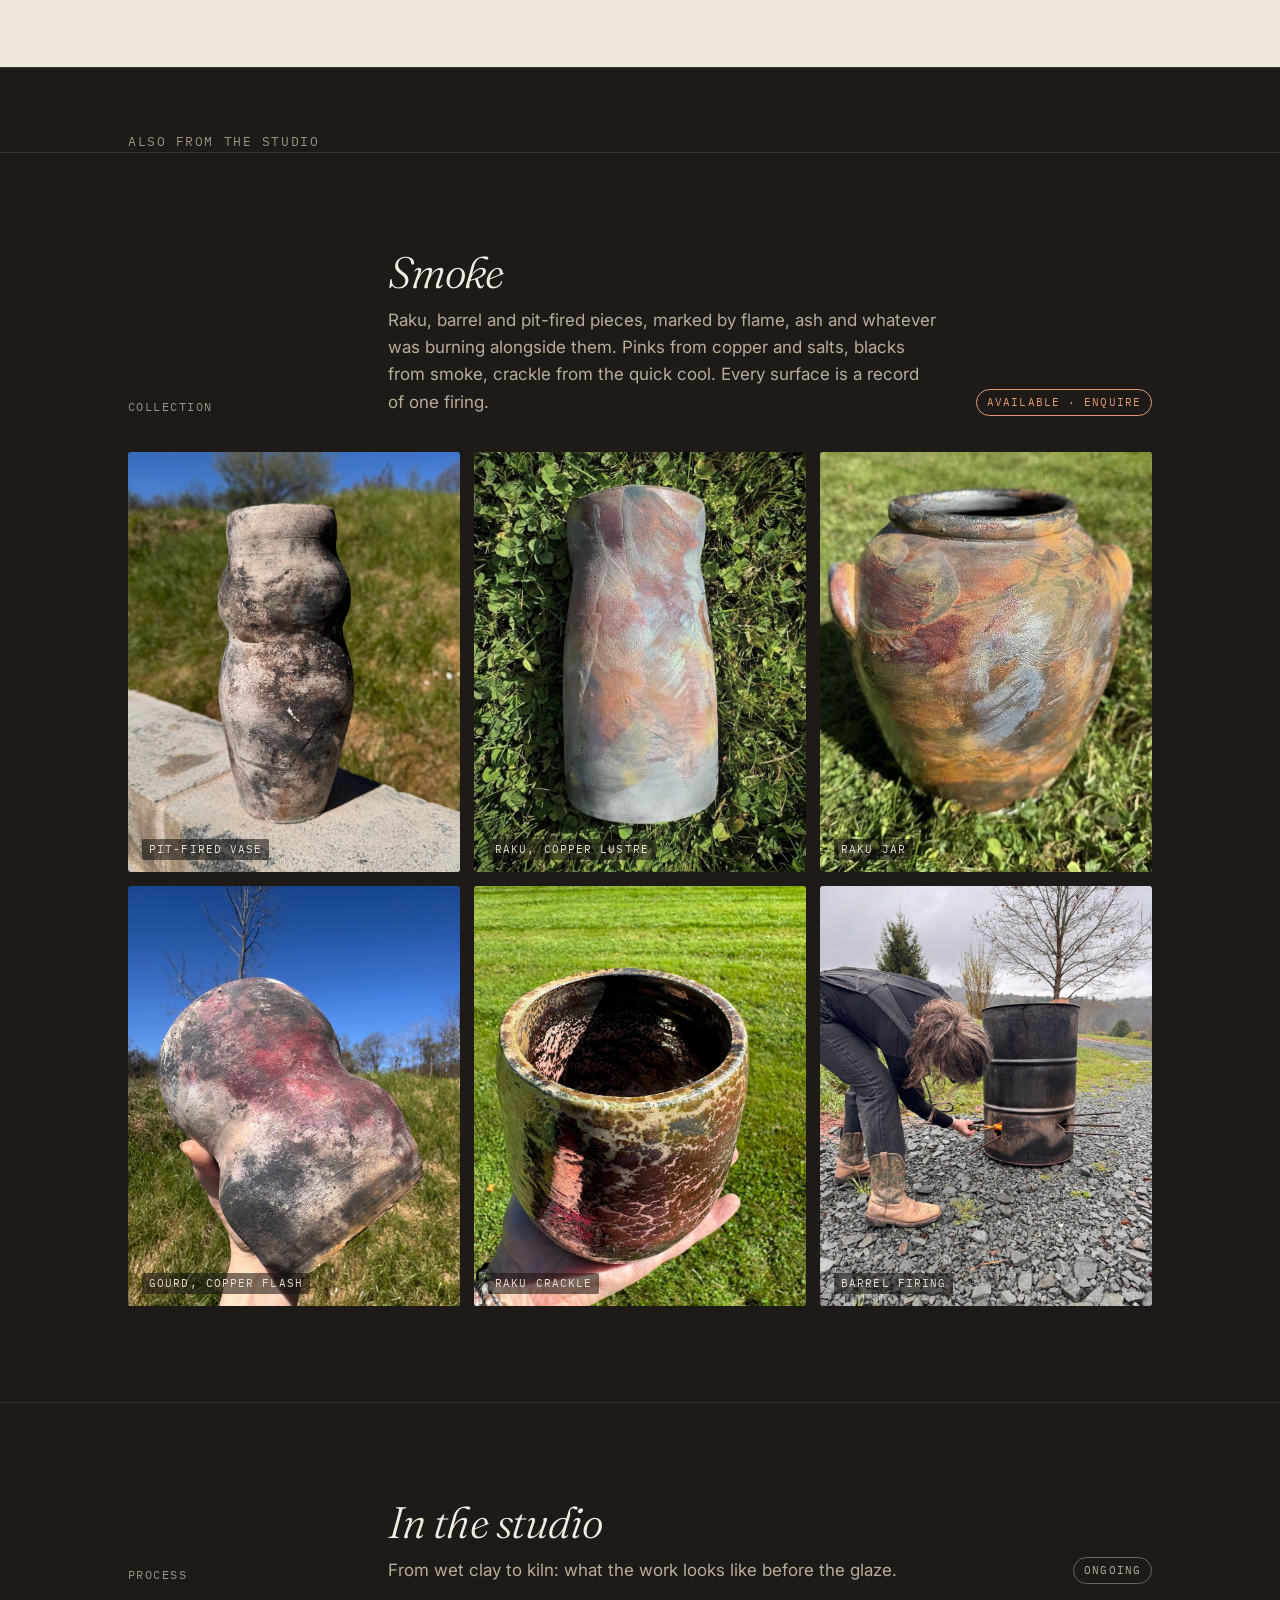
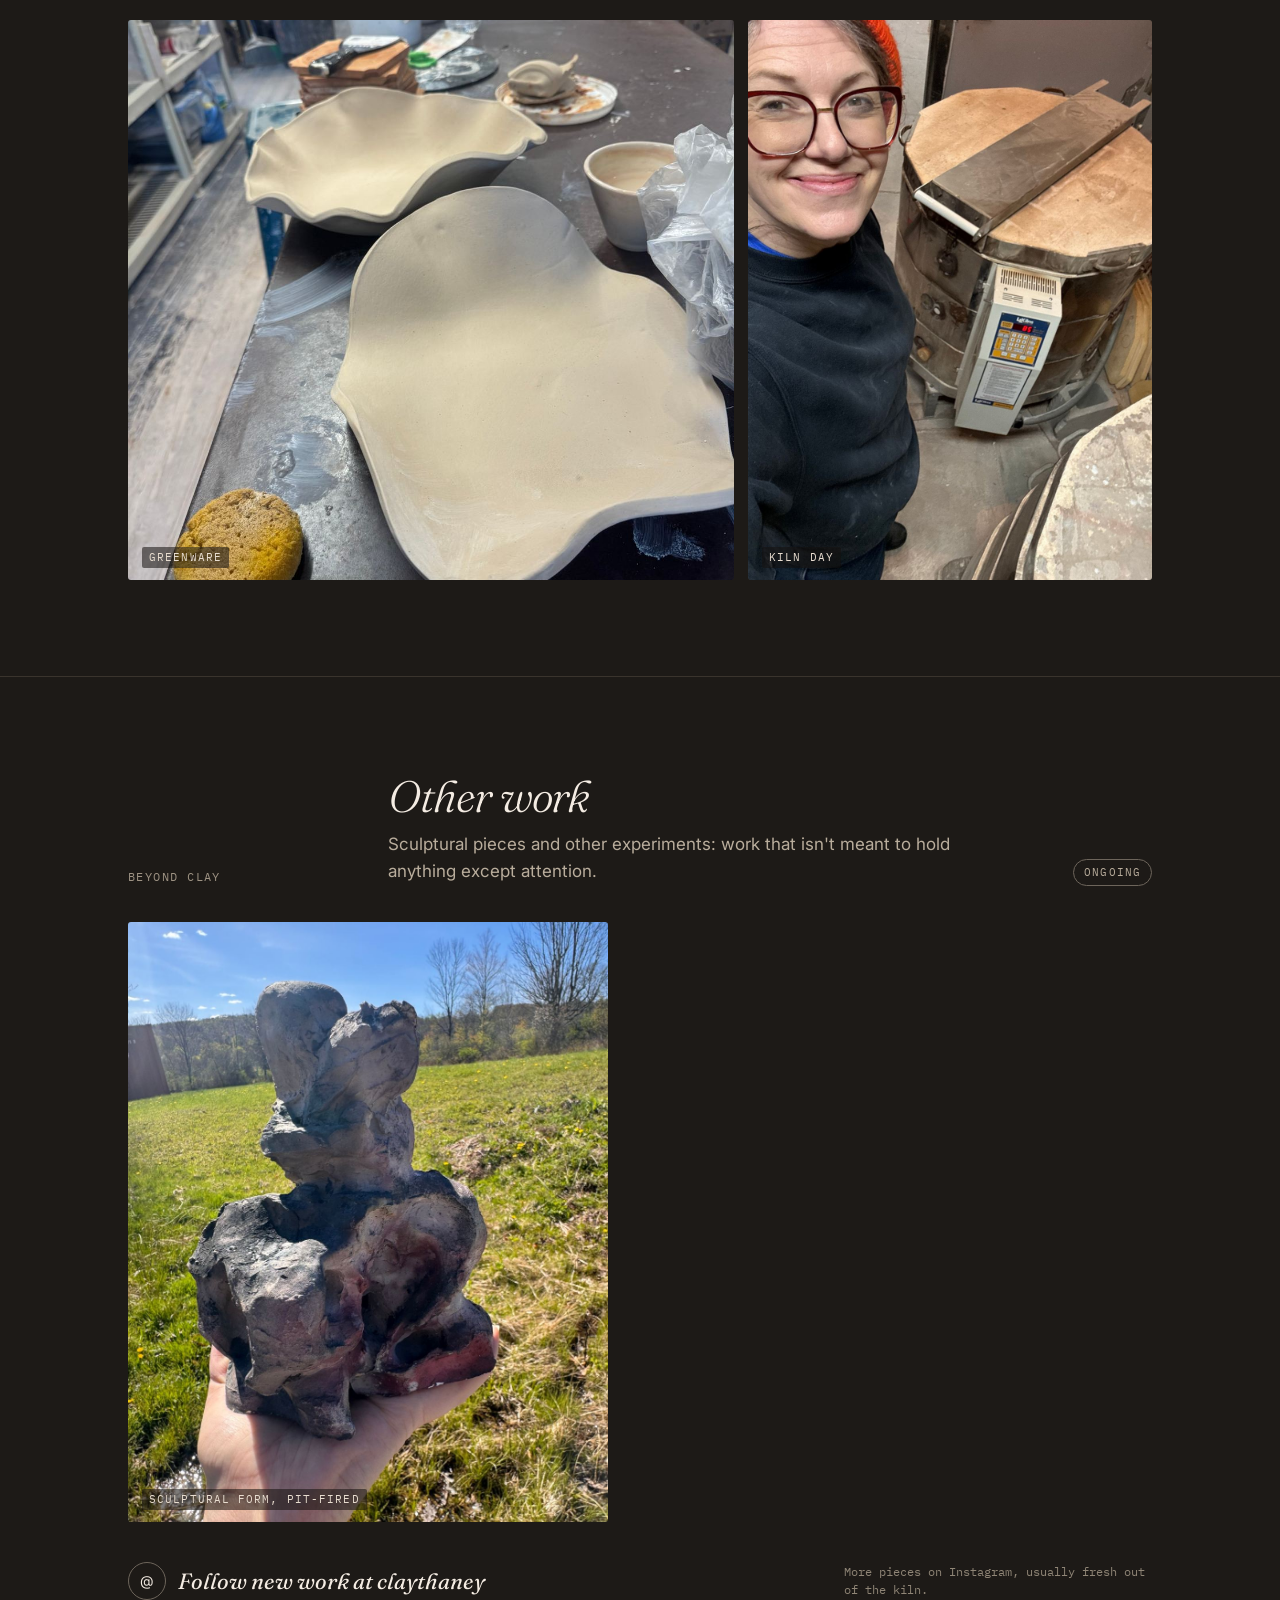
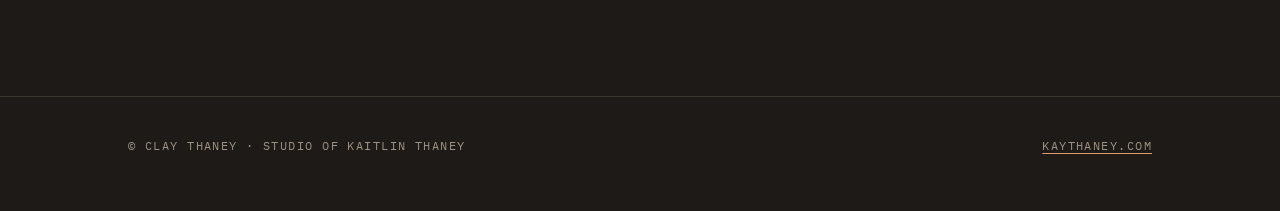
==== commit d46ac8d1: "Add new Flow, Tidepool and Undertow pieces Co-Authored-By: Claude Opus 5.5 <noreply@anthropic.com> C" ====
--- a/clay/index.html
+++ b/clay/index.html
@@ -39,10 +39,11 @@
       <figure><img src="../img/nacre-side.jpg" alt="Ruffled bowl with a dark metallic exterior and bright blue interior"><figcaption>Outside</figcaption></figure>
     </div>
     <p class="sub label">Low tide · vases, bowls &amp; mugs</p>
-    <div class="gallery g3">
+    <div class="gallery g4">
       <figure><img src="../img/rain-vase.jpg" alt="Tall cylinder vase with blue and amber glaze running to a bare foot"><figcaption>Drip vase</figcaption></figure>
       <figure><img src="../img/rain-bowl.jpg" alt="Double-curved bowl in pale blue drip glaze"><figcaption>Drip bowl</figcaption></figure>
       <figure><img src="../img/rain-mug.jpg" alt="Mug in speckled blue glaze with a dark handle"><figcaption>Mug</figcaption></figure>
+      <figure><img src="../img/undertow-mug.jpg" alt="Black mug with a deep purple and red rim"><figcaption>Night mug</figcaption></figure>
     </div>
     <p class="sub-note">Thrown pieces where blue runs down through sea-grey and stops at a raw clay foot, like the waterline after the tide goes out.</p>
   </div></section>
@@ -50,19 +51,29 @@
   <section id="flow" class="featured"><div class="wrap">
     <div class="coll-head">
       <p class="label">Leading collection · 02</p>
-      <div><h2>Flow</h2><p>Hand-built platters and pinched dishes in glazes that move in the kiln: peach, rust and sage running across the big pieces; bright green breaking into pooling blue in the small ones, like a rock pool at low tide. <span class="draft">your words</span></p></div>
+      <div><h2>Flow</h2><p>Bowls, platters and small dishes in glazes that move in the kiln: mustard, sage and cream pooling inside red clay, ruffled platters streaked with colour, and bright green breaking into blue, like a rock pool at low tide. <span class="draft">your words</span></p></div>
       <span class="status avail">Available · enquire</span>
     </div>
     <div class="gallery feat">
+      <figure><img src="../img/flow-red-bowl.jpg" alt="Red clay bowl with a mustard, green and cream glaze interior"><figcaption>Red clay bowl</figcaption></figure>
+      <figure><img src="../img/flow-red-bowl-2.jpg" alt="Small red clay bowl with mustard and green glaze inside"><figcaption>Small bowl</figcaption></figure>
+      <figure><img src="../img/flow-drip-red.jpg" alt="Red clay bowl with cream and blue glaze dripping down the outside"><figcaption>Drip</figcaption></figure>
+    </div>
+    <p class="sub label">Platters &amp; small dishes</p>
+    <div class="gallery g6">
       <figure><img src="../img/flow-platter.jpg" alt="Large ruffled platter in flowing cream, green and rust glaze"><figcaption>Ruffled platter</figcaption></figure>
+      <figure><img src="../img/flow-white-platter.jpg" alt="Ruffled white platter with streaks of violet and red"><figcaption>Ruffled, violet</figcaption></figure>
       <figure><img src="../img/platter-wall.jpg" alt="Wavy platter in peach and sage glaze"><figcaption>Wave platter</figcaption></figure>
-      <figure><img src="../img/flow-set.jpg" alt="Platter and two bowls in flowing peach, rust and sage glaze"><figcaption>Platter &amp; bowls</figcaption></figure>
+      <figure><img src="../img/flow-lilac-dish.jpg" alt="Small pale ruffled dish with blue and violet streaks"><figcaption>Small dish, lilac</figcaption></figure>
+      <figure><img src="../img/flow-green-dish.jpg" alt="Small cream ruffled dish with a green glaze bloom"><figcaption>Small dish, green</figcaption></figure>
+      <figure><img src="../img/flow-teal-bowl.jpg" alt="Bowl interior in teal with mustard flashes and a speckled rim"><figcaption>Teal &amp; mustard bowl</figcaption></figure>
     </div>
-    <p class="sub label">Tidepool dishes</p>
-    <div class="gallery g3">
+    <p class="sub label">Tidepool · dishes &amp; mugs</p>
+    <div class="gallery g4">
       <figure><img src="../img/leaf-dish.jpg" alt="Green leaf-shaped dish with pooled blue glaze"><figcaption>Tidepool dish</figcaption></figure>
       <figure><img src="../img/leaf-dish-2.jpg" alt="Smaller green tidepool dish with blue centre"><figcaption>Small tidepool</figcaption></figure>
       <figure><img src="../img/tidepool-ruffled.jpg" alt="Two ruffled dishes in deep green with pale edges"><figcaption>Ruffled pair</figcaption></figure>
+      <figure><img src="../img/tidepool-mug.jpg" alt="Green mug with blue patches and a bare clay foot"><figcaption>Mug</figcaption></figure>
     </div>
   </div></section>
 
--- a/style.css
+++ b/style.css
@@ -303,3 +303,8 @@
   @media (max-width:820px){ .keep-letters{grid-template-columns:1fr 1fr} .keep-letters>div{grid-column:span 2} .keep-letters figure{height:280px} }
   .clay-page .sub-note{color:#b9ad9c;font-size:15px;max-width:60ch;margin-top:14px}
   .draft{display:none!important}
+  .clay-page .gallery.g4{grid-template-columns:repeat(4,1fr)}
+  .clay-page .gallery.g4 figure{height:340px;grid-column:auto!important}
+  #flow .gallery.g6{grid-template-columns:repeat(3,1fr)}
+  #flow .gallery.g6 figure{height:400px;grid-column:auto!important}
+  @media (max-width:820px){ .clay-page .gallery.g4{grid-template-columns:1fr 1fr} .clay-page .gallery.g4 figure{height:260px} }
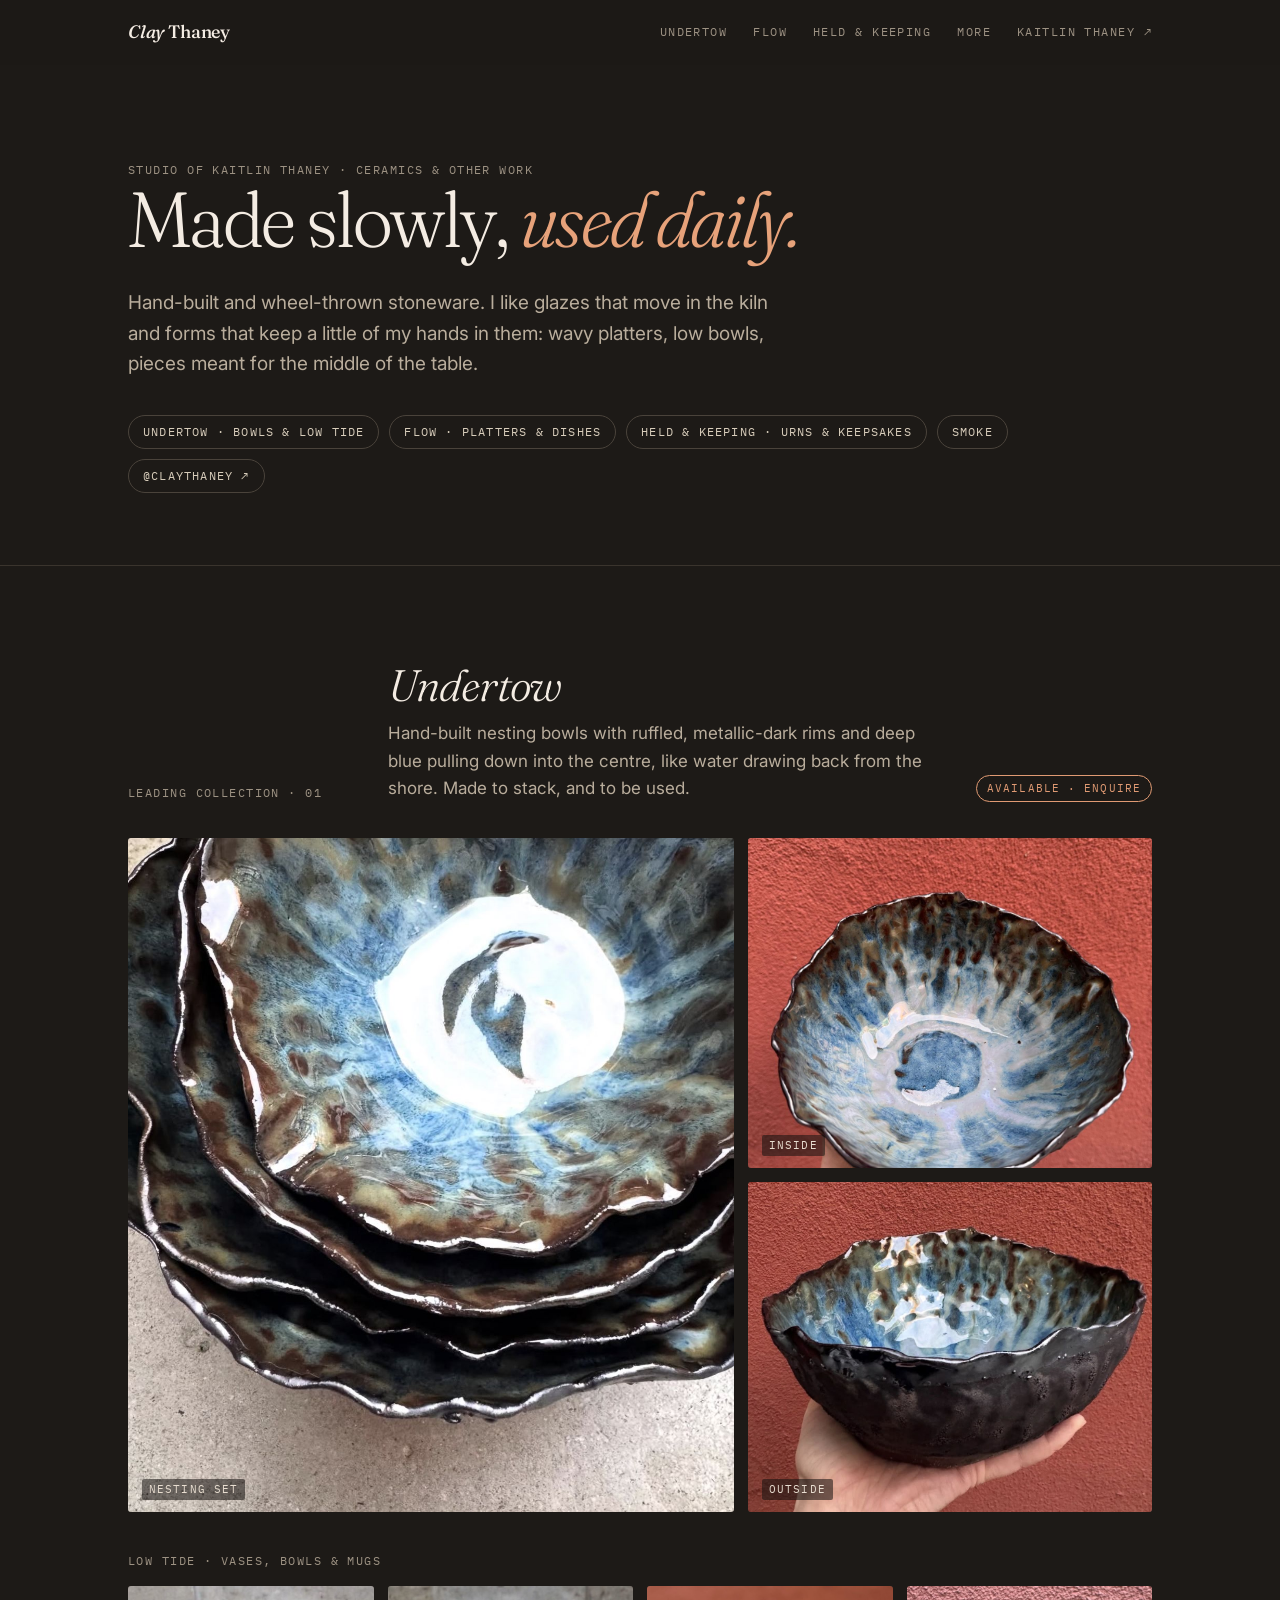
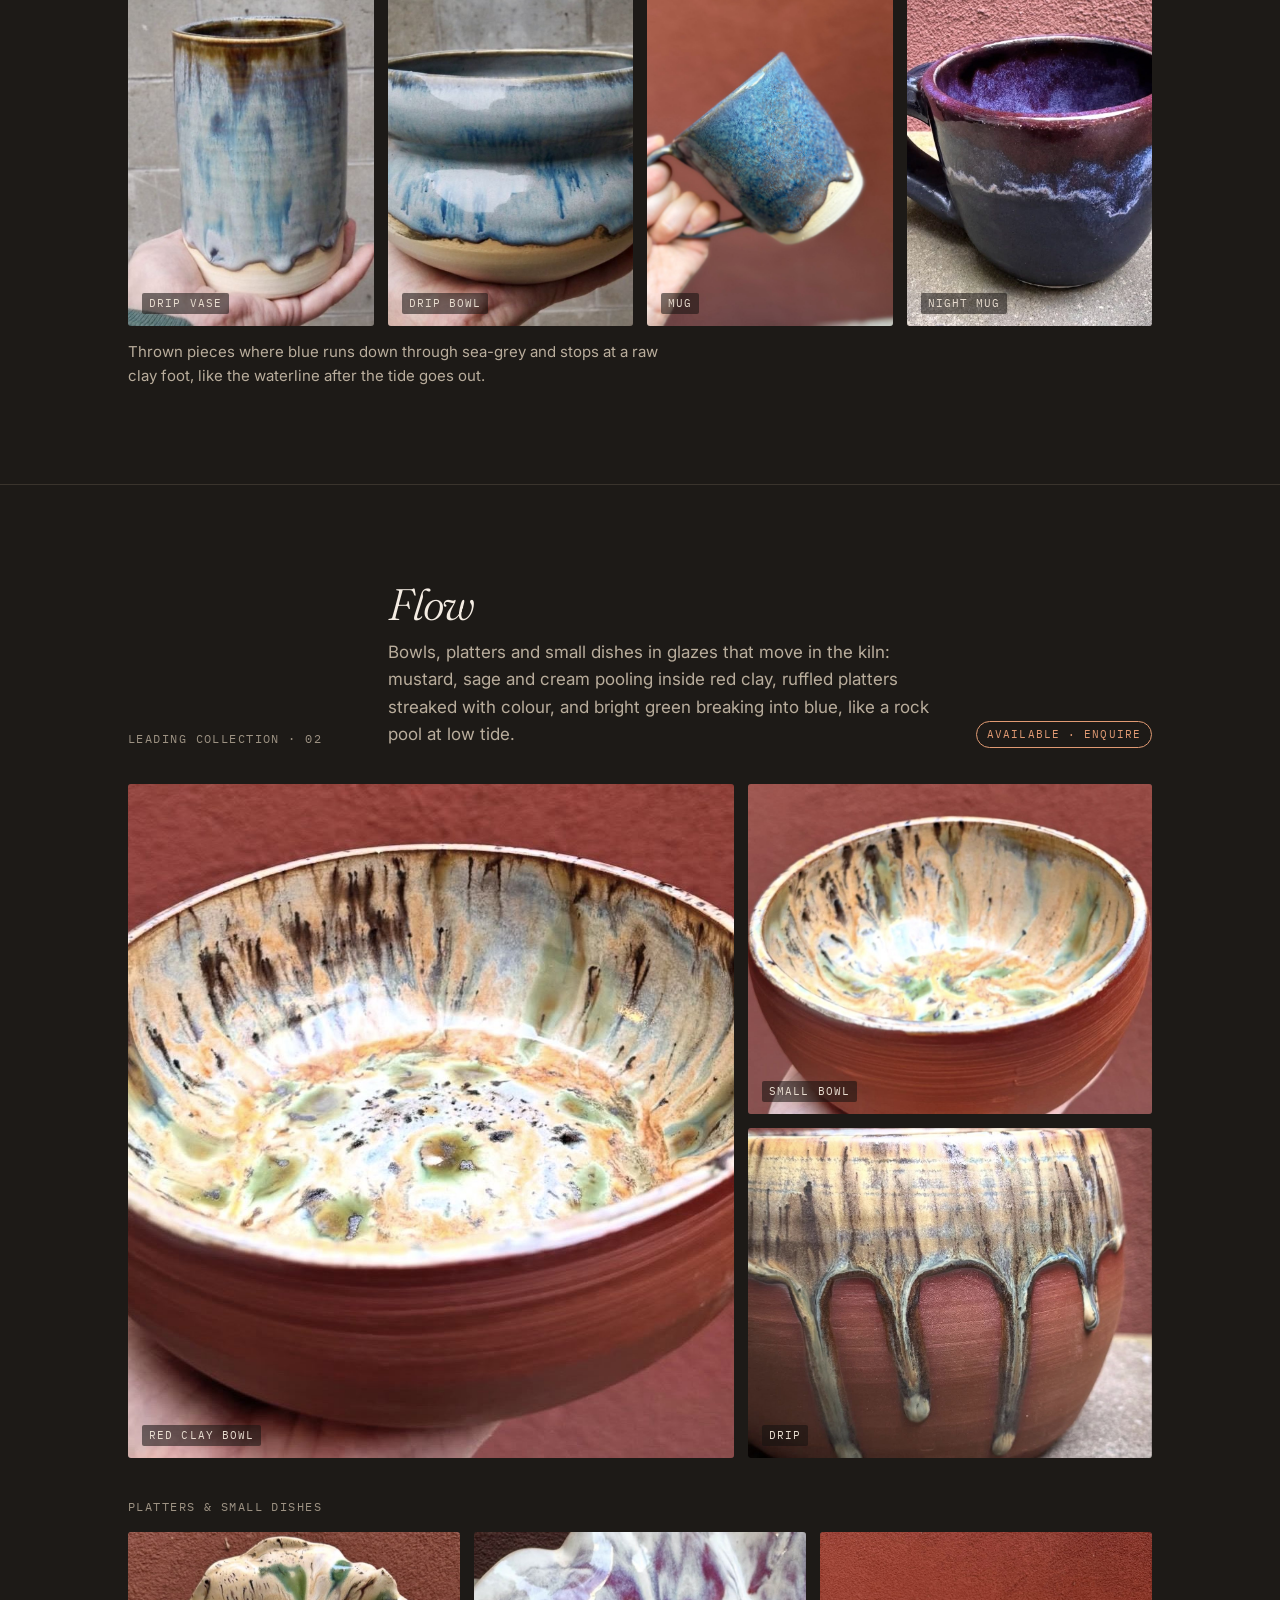
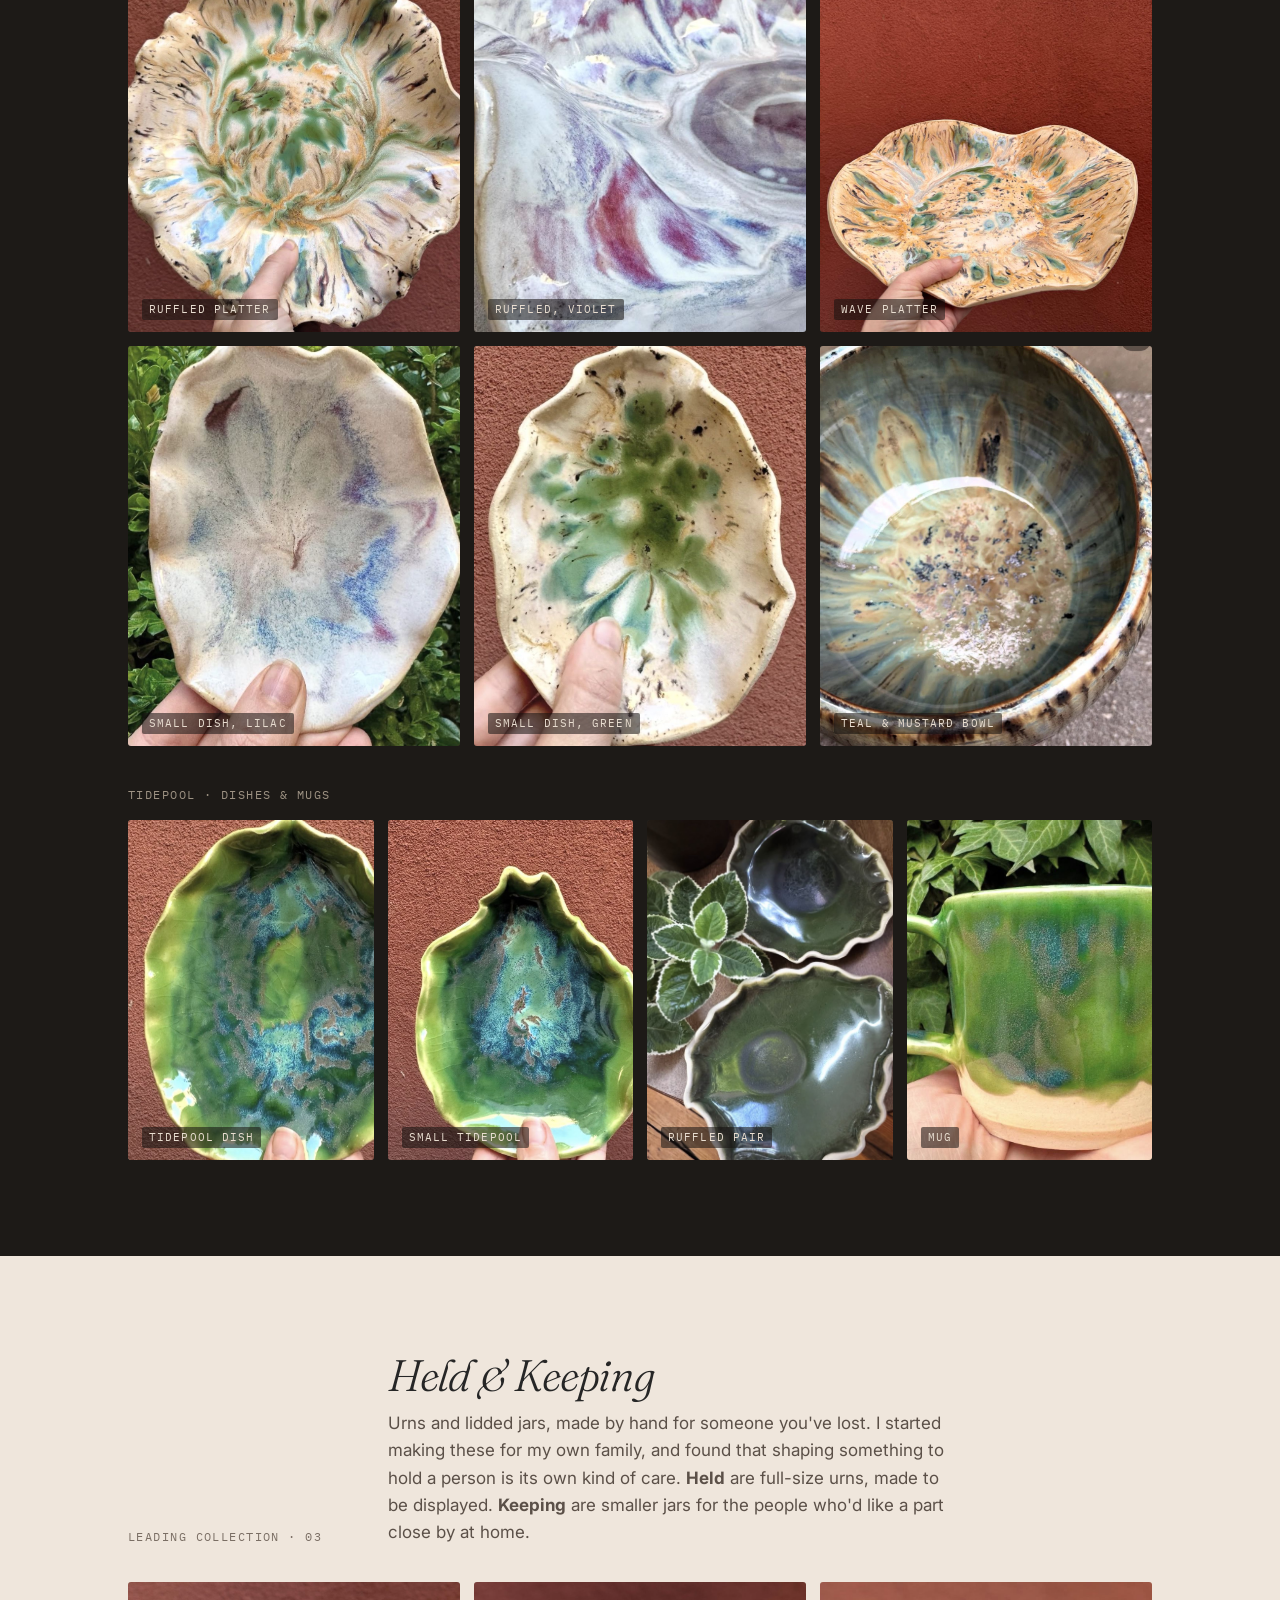
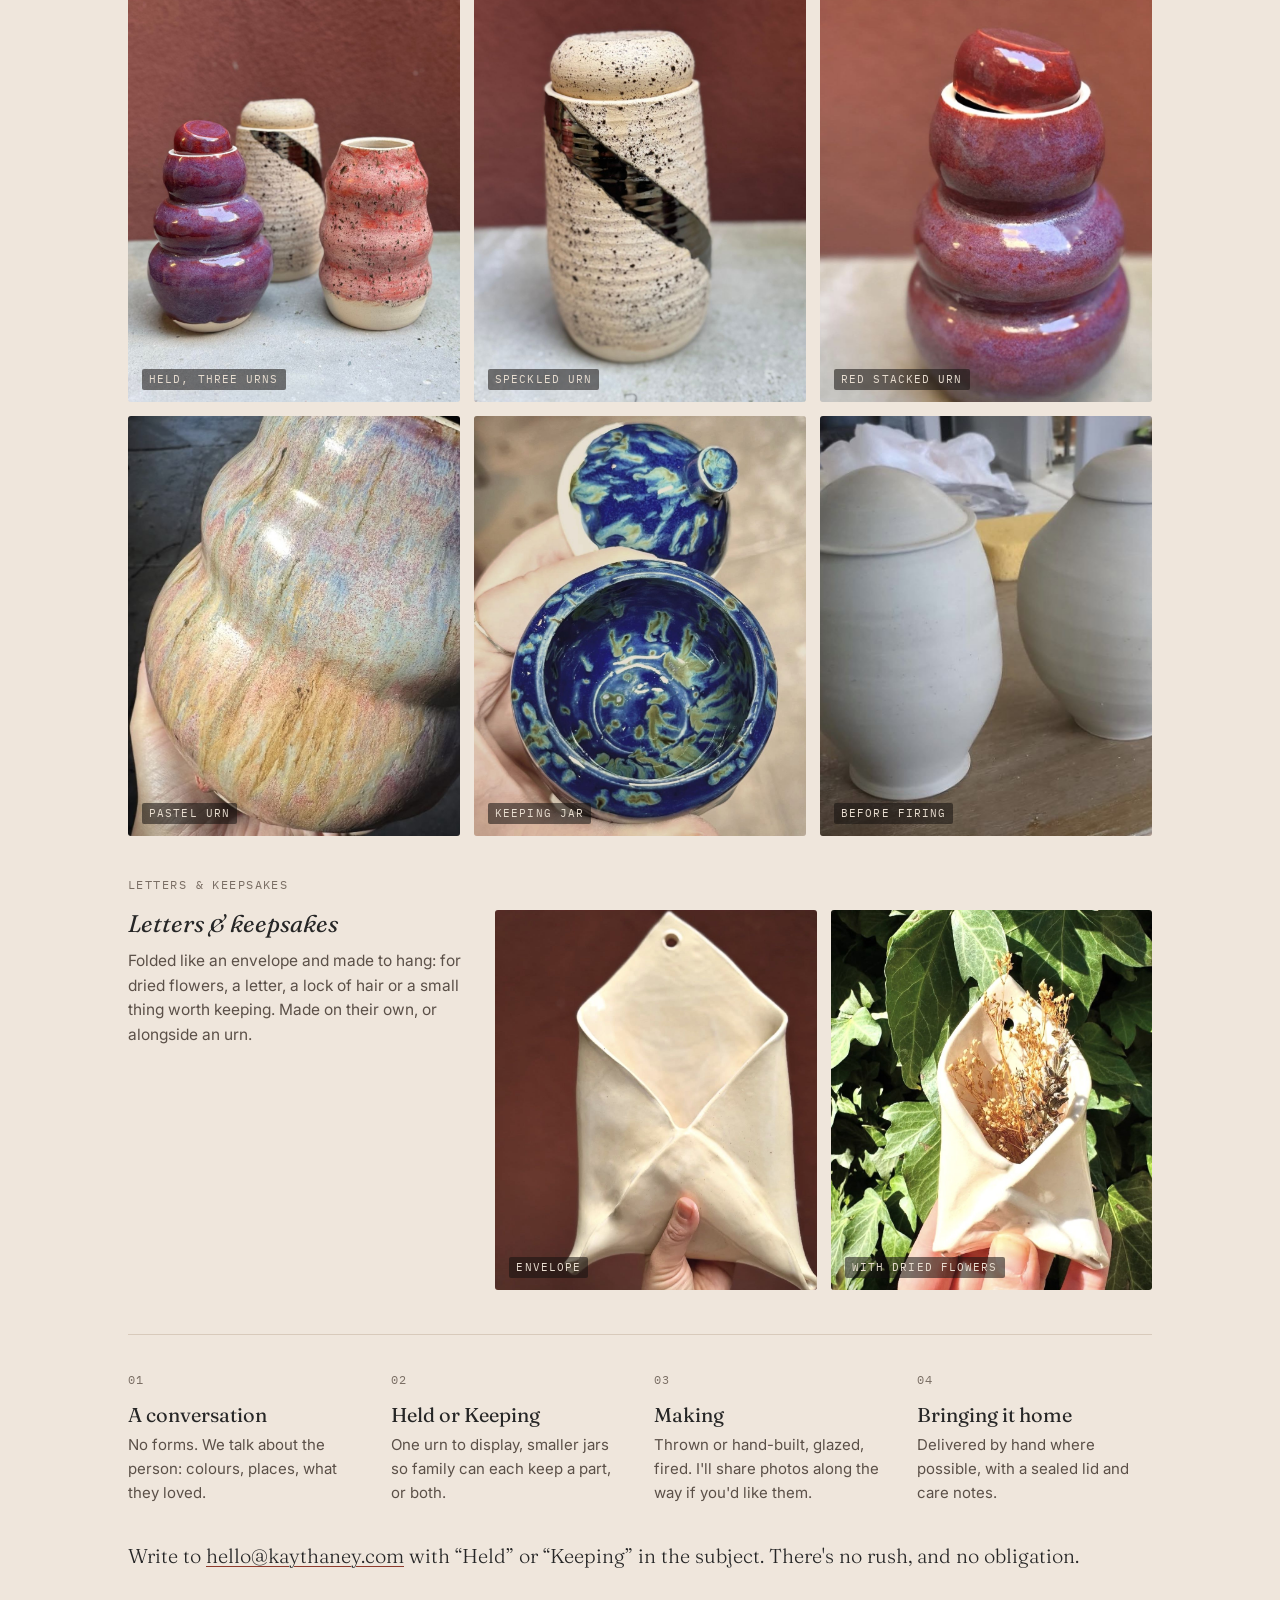
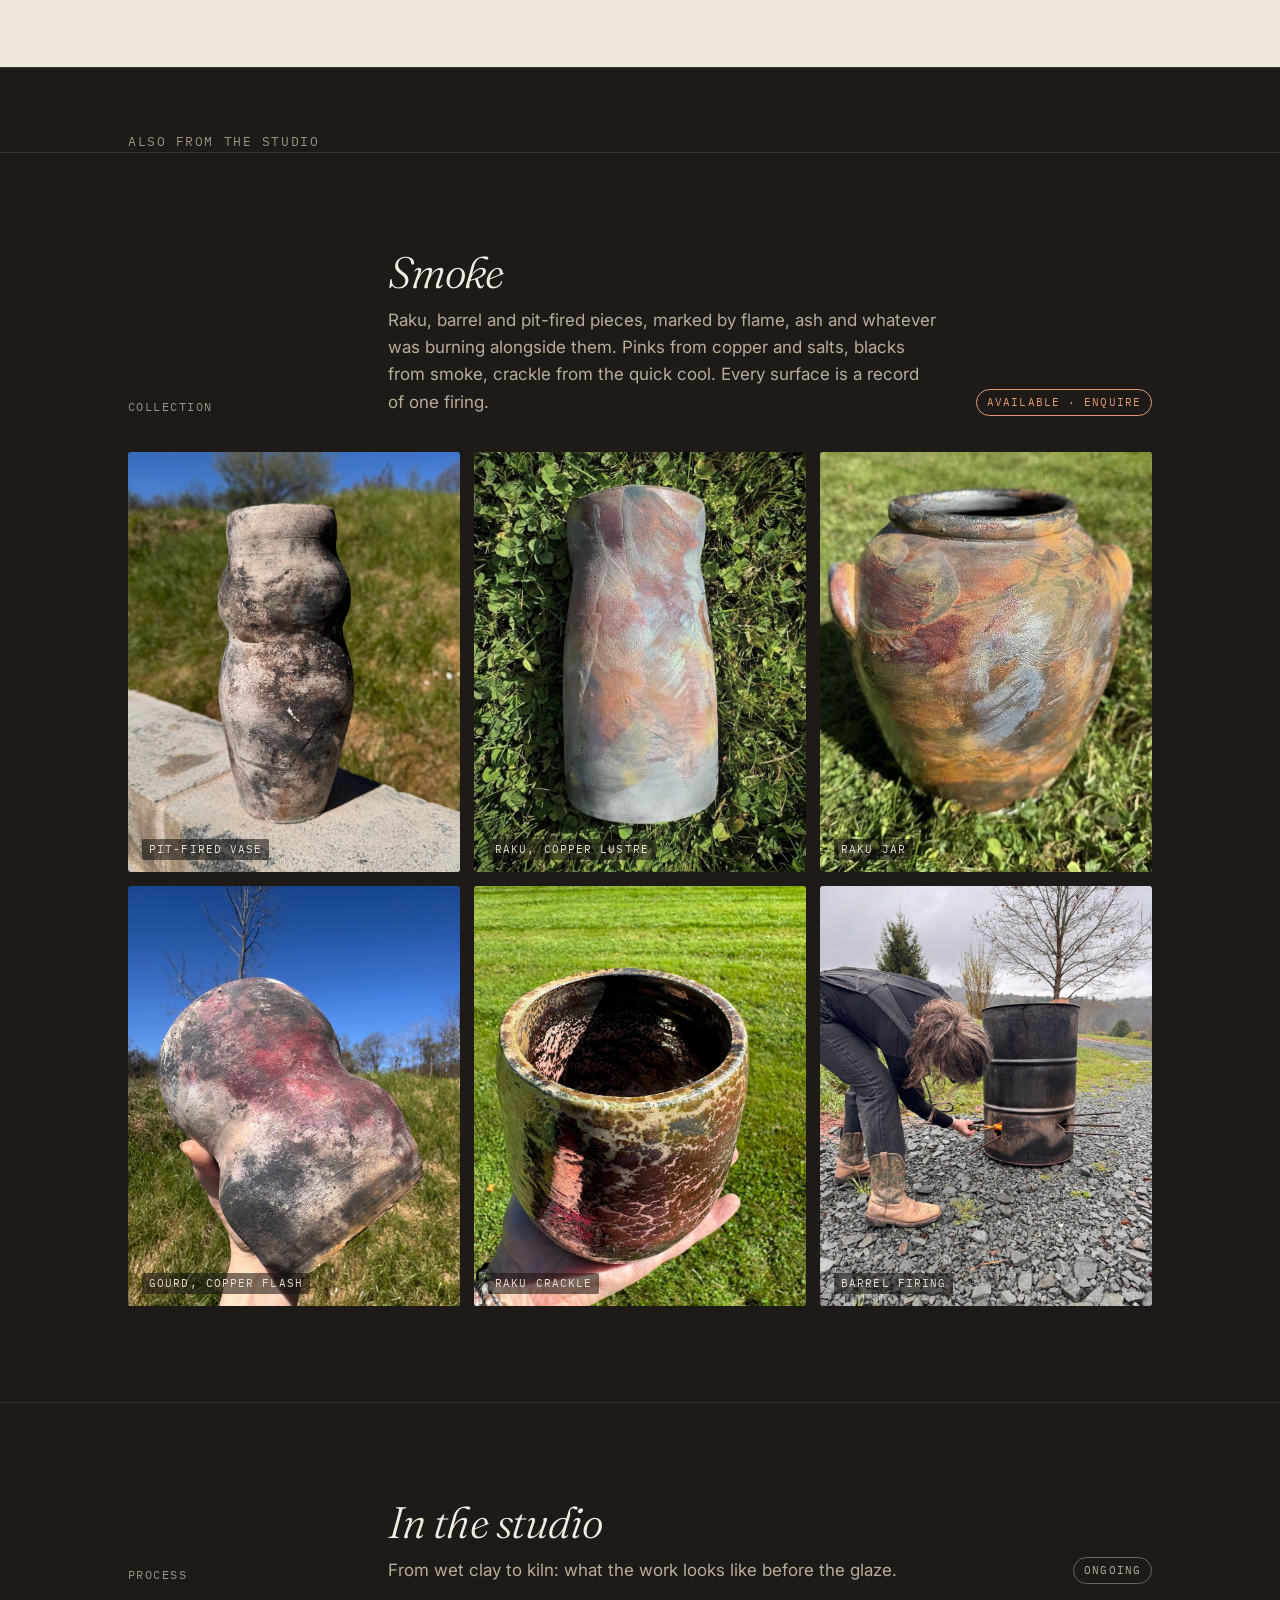
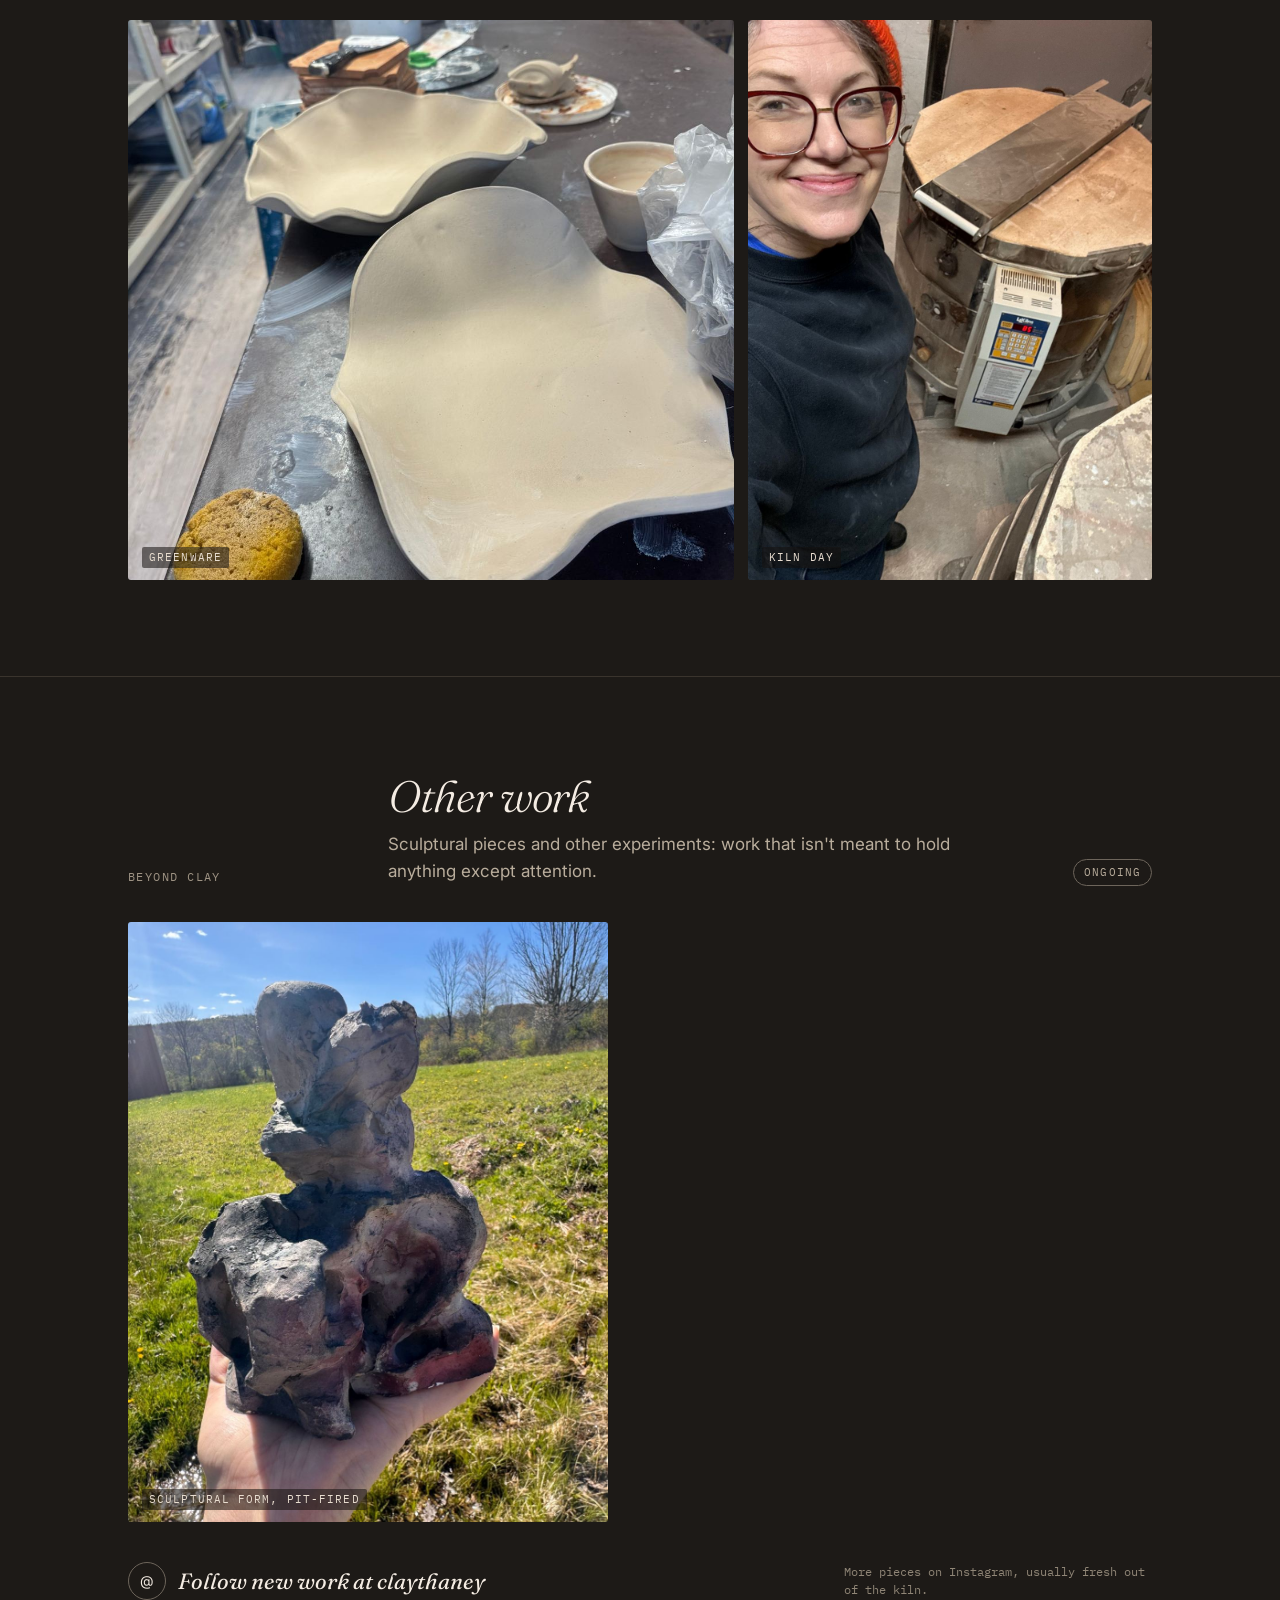
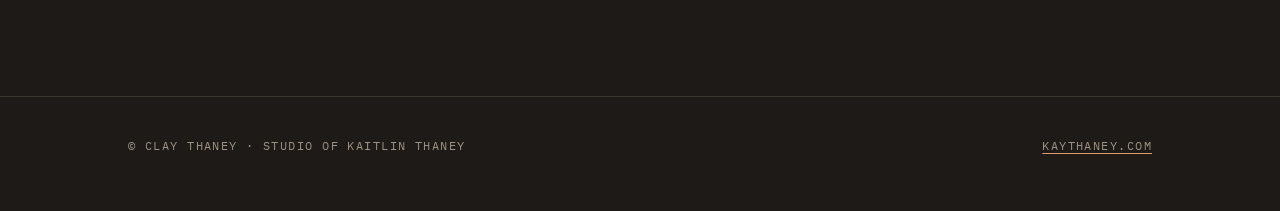
==== commit 9ba6f0df: "Clay intro: my hands Co-Authored-By: Claude Opus 5.5 <noreply@anthropic.com> Claude-Session: https:/" ====
--- a/clay/index.html
+++ b/clay/index.html
@@ -21,7 +21,7 @@
   <div class="wrap hero">
     <p class="label">Studio of Kaitlin Thaney · ceramics &amp; other work</p>
     <h1>Made slowly, <em>used daily.</em></h1>
-    <p class="lede">Hand-built and wheel-thrown stoneware. I like glazes that move in the kiln and forms that keep a little of the hand in them: wavy platters, low bowls, pieces meant for the middle of the table. <span class="draft">your words</span></p>
+    <p class="lede">Hand-built and wheel-thrown stoneware. I like glazes that move in the kiln and forms that keep a little of my hands in them: wavy platters, low bowls, pieces meant for the middle of the table. <span class="draft">your words</span></p>
     <div class="chip-nav">
       <a href="#undertow">Undertow · bowls &amp; low tide</a><a href="#flow">Flow · platters &amp; dishes</a><a href="#keeping">Held &amp; Keeping · urns &amp; keepsakes</a><a href="#smoke">Smoke</a><a href="https://www.instagram.com/claythaney/">@claythaney ↗</a>
     </div>
